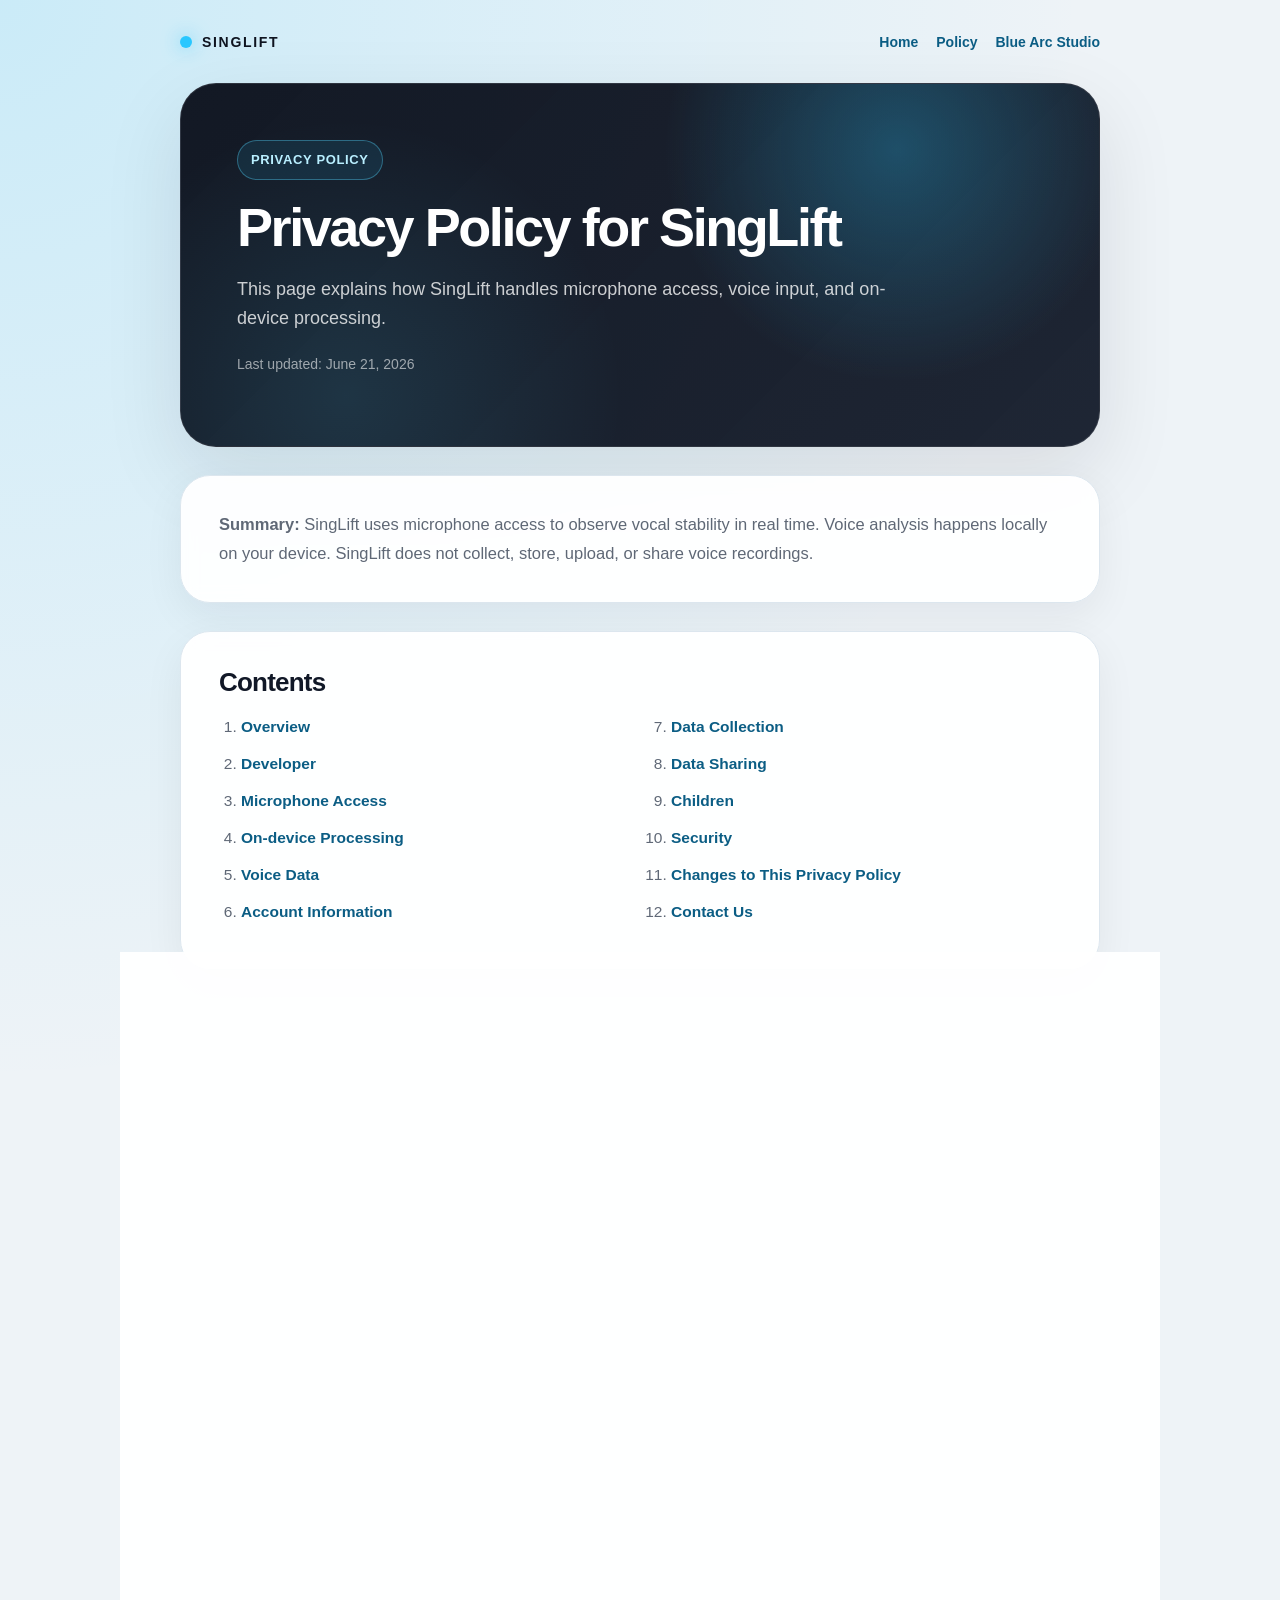
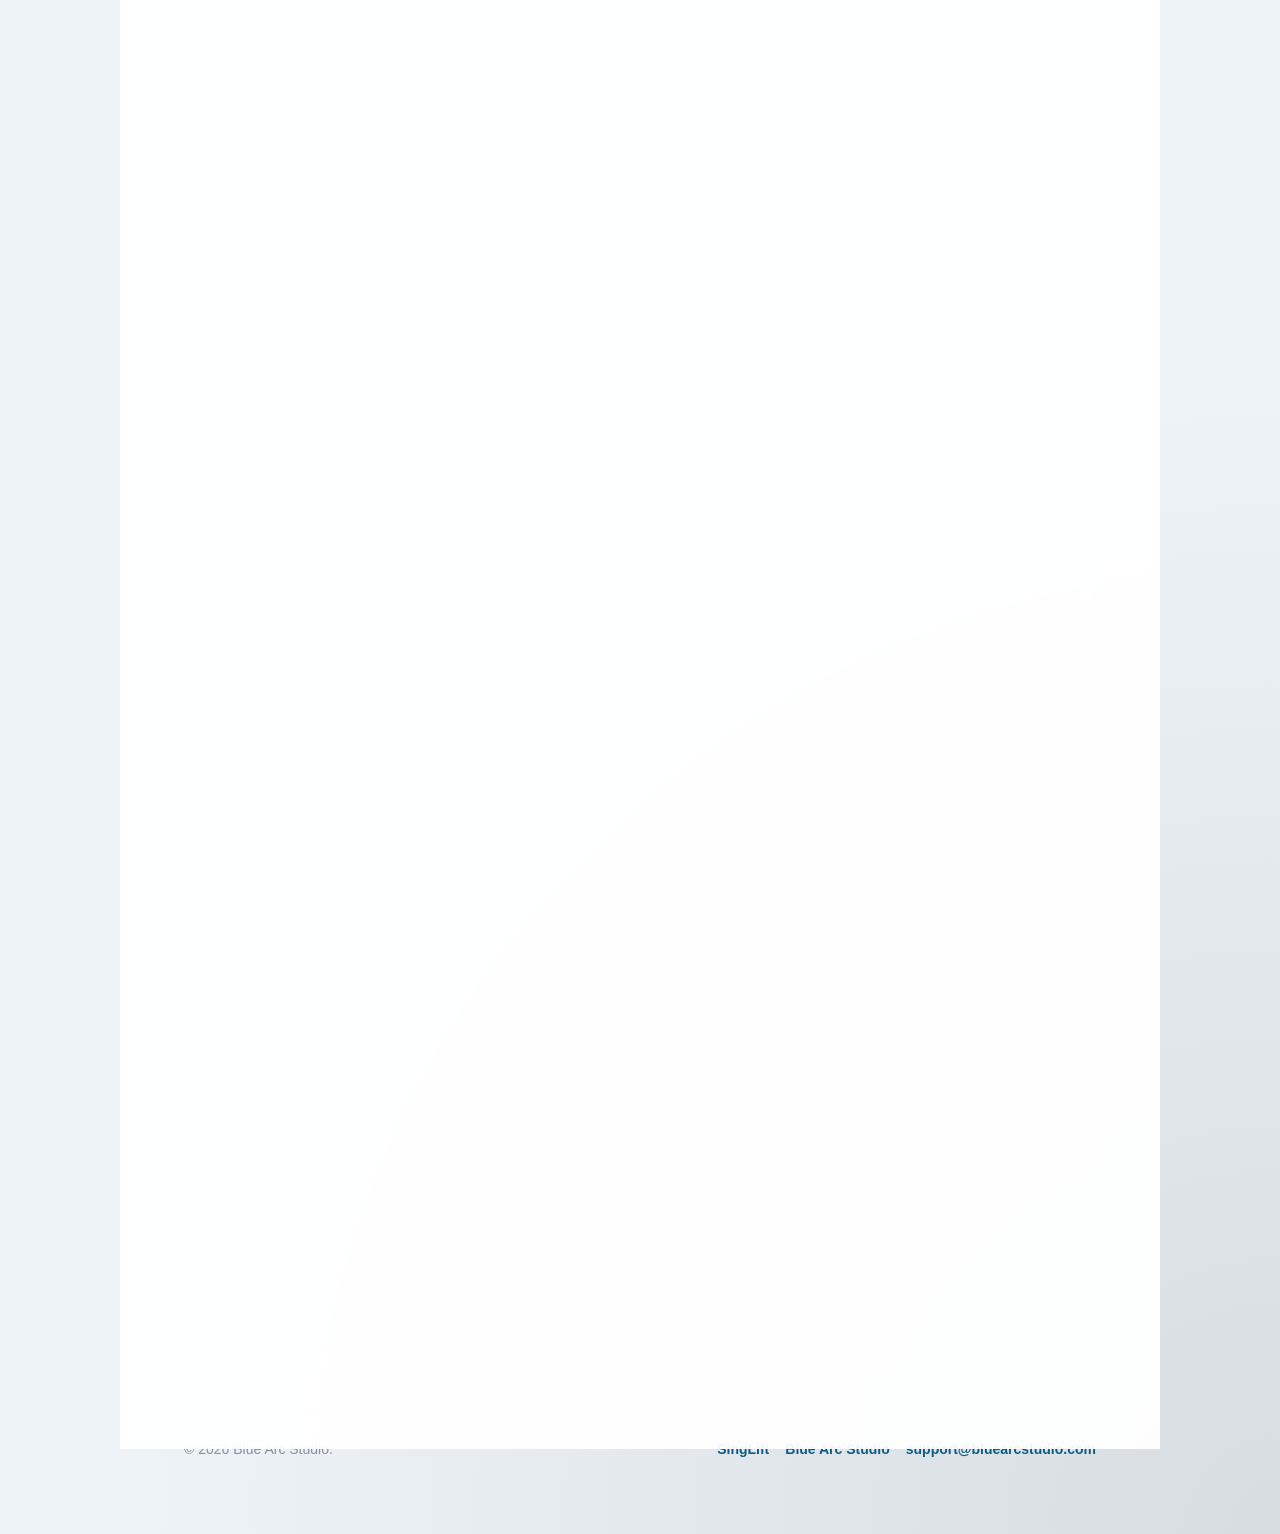
==== index.html @ a63dc3ec "Update index.html" ====
<!doctype html>
<html lang="en">
<head>
  <meta charset="utf-8" />
  <meta name="viewport" content="width=device-width, initial-scale=1" />

  <title>Privacy Policy | SingLift</title>

  <meta
    name="description"
    content="Privacy Policy for SingLift by Blue Arc Studio. Learn how microphone access, on-device processing, and voice data are handled."
  />

  <meta name="author" content="Blue Arc Studio" />
  <meta name="robots" content="index, follow" />
  <meta name="theme-color" content="#0f1420" />

  <link rel="canonical" href="https://singlift.app/privacy/" />

  <meta property="og:title" content="Privacy Policy | SingLift" />
  <meta
    property="og:description"
    content="Learn how SingLift handles microphone access, on-device processing, and voice data."
  />
  <meta property="og:type" content="website" />
  <meta property="og:url" content="https://singlift.app/privacy/" />
  <meta property="og:site_name" content="SingLift" />
  <meta property="og:locale" content="en_US" />

  <meta name="twitter:card" content="summary" />
  <meta name="twitter:title" content="Privacy Policy | SingLift" />
  <meta
    name="twitter:description"
    content="Privacy Policy for SingLift by Blue Arc Studio."
  />

  <script type="application/ld+json">
  {
    "@context": "https://schema.org",
    "@type": "PrivacyPolicy",
    "name": "Privacy Policy for SingLift",
    "url": "https://singlift.app/privacy/",
    "publisher": {
      "@type": "Organization",
      "name": "Blue Arc Studio",
      "url": "https://bluearcstudio.com/",
      "email": "support@bluearcstudio.com"
    },
    "about": {
      "@type": "SoftwareApplication",
      "name": "SingLift",
      "applicationCategory": "MusicApplication",
      "operatingSystem": "Android",
      "description": "SingLift is a vocal stability instrument for observing voice steadiness in real time."
    }
  }
  </script>

  <style>
    :root {
      --bg: #eef3f7;
      --ink: #111827;
      --muted: #5f6876;
      --soft-muted: #8791a1;
      --line: #dce6ee;
      --dark: #0f1420;
      --accent: #29c7ff;
      --accent-2: #55d9ff;
      --accent-dark: #0b5d84;
      --accent-soft: #eaf8ff;
      --card: rgba(255, 255, 255, 0.94);
      --shadow: rgba(15, 20, 32, 0.10);
      --shadow-soft: rgba(15, 20, 32, 0.06);
    }

    * { box-sizing: border-box; }

    html { scroll-behavior: smooth; }

    body {
      margin: 0;
      color: var(--ink);
      font-family: -apple-system, BlinkMacSystemFont, "Segoe UI", Roboto,
        Helvetica, Arial, sans-serif;
      line-height: 1.75;
      background:
        radial-gradient(circle at top left, rgba(41, 199, 255, 0.18), transparent 32%),
        radial-gradient(circle at bottom right, rgba(15, 20, 32, 0.10), transparent 34%),
        var(--bg);
      -webkit-font-smoothing: antialiased;
      text-rendering: optimizeLegibility;
    }

    a {
      color: var(--accent-dark);
      font-weight: 700;
      text-decoration: none;
      text-underline-offset: 4px;
    }

    a:hover,
    a:focus {
      text-decoration: underline;
    }

    .page {
      width: 100%;
      max-width: 1040px;
      margin: 0 auto;
      padding: 30px 28px 72px;
    }

    .nav {
      max-width: 920px;
      margin: 0 auto 28px;
      display: flex;
      align-items: center;
      justify-content: space-between;
      gap: 18px;
    }

    .brand {
      display: inline-flex;
      align-items: center;
      gap: 10px;
      color: var(--dark);
      font-size: 14px;
      font-weight: 850;
      letter-spacing: 0.12em;
      text-transform: uppercase;
      white-space: nowrap;
    }

    .brand-mark {
      width: 12px;
      height: 12px;
      border-radius: 999px;
      background: var(--accent);
      box-shadow: 0 0 18px rgba(41, 199, 255, 0.65);
    }

    .nav-links {
      display: flex;
      align-items: center;
      justify-content: flex-end;
      gap: 18px;
      flex-wrap: wrap;
      font-size: 14px;
    }

    .hero {
      max-width: 920px;
      margin: 0 auto;
      position: relative;
      overflow: hidden;
      background: linear-gradient(135deg, rgba(15, 20, 32, 0.98), rgba(21, 29, 44, 0.96));
      border: 1px solid rgba(255, 255, 255, 0.10);
      border-radius: 36px;
      padding: 56px 56px;
      box-shadow: 0 28px 80px var(--shadow);
      color: #ffffff;
    }

    .hero::before {
      content: "";
      position: absolute;
      inset: 0;
      background:
        radial-gradient(circle at 78% 18%, rgba(41, 199, 255, 0.28), transparent 30%),
        radial-gradient(circle at 18% 86%, rgba(85, 217, 255, 0.12), transparent 34%);
      pointer-events: none;
    }

    .hero-inner {
      position: relative;
      z-index: 1;
    }

    .eyebrow {
      display: inline-flex;
      align-items: center;
      margin-bottom: 18px;
      padding: 8px 13px;
      border: 1px solid rgba(85, 217, 255, 0.36);
      border-radius: 999px;
      background: rgba(41, 199, 255, 0.10);
      color: #b9efff;
      font-size: 13px;
      font-weight: 850;
      letter-spacing: 0.05em;
      text-transform: uppercase;
    }

    h1 {
      margin: 0;
      color: #ffffff;
      font-size: clamp(34px, 5vw, 54px);
      line-height: 1.08;
      letter-spacing: -0.045em;
    }

    .subtitle {
      max-width: 680px;
      margin: 18px 0 0;
      color: rgba(255, 255, 255, 0.78);
      font-size: 18px;
      line-height: 1.65;
    }

    .updated {
      margin-top: 18px;
      color: rgba(255, 255, 255, 0.58);
      font-size: 14px;
    }

    .summary,
    .toc,
    .content-card {
      max-width: 920px;
      margin: 28px auto 0;
      background: var(--card);
      border: 1px solid var(--line);
      border-radius: 30px;
      padding: 34px 38px;
      box-shadow: 0 14px 40px var(--shadow-soft);
      backdrop-filter: blur(8px);
    }

    .summary p {
      margin: 0;
      color: var(--muted);
      font-size: 16.5px;
    }

    .toc h2,
    .content-card h2 {
      margin: 0 0 14px;
      color: var(--ink);
      font-size: 26px;
      line-height: 1.25;
      letter-spacing: -0.03em;
    }

    .toc ol {
      margin: 0;
      padding-left: 22px;
      columns: 2;
      column-gap: 40px;
    }

    .toc li {
      margin: 0 0 10px;
      color: var(--muted);
      font-size: 15.5px;
      break-inside: avoid;
    }

    .policy-section {
      padding: 20px 0;
      border-top: 1px solid var(--line);
    }

    .policy-section:first-of-type {
      border-top: none;
      padding-top: 0;
    }

    .policy-section h3 {
      margin: 0 0 10px;
      color: var(--ink);
      font-size: 21px;
      line-height: 1.35;
      letter-spacing: -0.02em;
    }

    .policy-section p {
      margin: 0 0 14px;
      color: var(--muted);
      font-size: 16px;
    }

    .policy-section p:last-child {
      margin-bottom: 0;
    }

    .email-box {
      display: inline-flex;
      align-items: center;
      margin-top: 6px;
      padding: 12px 16px;
      border: 1px solid #c8dbe8;
      border-radius: 14px;
      background: var(--accent-soft);
      color: var(--accent-dark);
      font-size: 16px;
      font-weight: 850;
      word-break: break-word;
    }

    .footer {
      max-width: 920px;
      margin: 34px auto 0;
      padding: 28px 4px 0;
      border-top: 1px solid rgba(164, 176, 190, 0.40);
      display: flex;
      justify-content: space-between;
      gap: 16px;
      color: var(--soft-muted);
      font-size: 14px;
    }

    .footer-links {
      display: flex;
      gap: 16px;
      flex-wrap: wrap;
    }

    @media (max-width: 860px) {
      .page { padding: 24px 16px 52px; }

      .nav {
        flex-direction: column;
        align-items: flex-start;
      }

      .nav-links {
        justify-content: flex-start;
      }

      .hero {
        padding: 42px 28px;
        border-radius: 30px;
      }

      .summary,
      .toc,
      .content-card {
        padding: 28px 24px;
      }

      .toc ol {
        columns: 1;
      }

      .footer {
        flex-direction: column;
      }
    }

    @media (max-width: 480px) {
      .page { padding: 18px 12px 42px; }

      .hero {
        padding: 34px 22px;
      }

      .subtitle {
        font-size: 16.5px;
      }

      .email-box {
        width: 100%;
        justify-content: center;
        text-align: center;
        font-size: 15px;
      }
    }
  </style>
</head>

<body>
  <main class="page">
    <nav class="nav" aria-label="Primary navigation">
      <div class="brand">
        <span class="brand-mark" aria-hidden="true"></span>
        SingLift
      </div>

      <div class="nav-links">
        <a href="https://singlift.app/">Home</a>
        <a href="#policy">Policy</a>
        <a href="https://bluearcstudio.com/">Blue Arc Studio</a>
      </div>
    </nav>

    <section class="hero" aria-labelledby="hero-title">
      <div class="hero-inner">
        <div class="eyebrow">Privacy Policy</div>

        <h1 id="hero-title">
          Privacy Policy for SingLift
        </h1>

        <p class="subtitle">
          This page explains how SingLift handles microphone access, voice input,
          and on-device processing.
        </p>

        <p class="updated">
          Last updated: June 21, 2026
        </p>
      </div>
    </section>

    <section class="summary" aria-label="Policy summary">
      <p>
        <strong>Summary:</strong> SingLift uses microphone access to observe vocal
        stability in real time. Voice analysis happens locally on your device.
        SingLift does not collect, store, upload, or share voice recordings.
      </p>
    </section>

    <section class="toc" aria-label="Table of contents">
      <h2>Contents</h2>
      <ol>
        <li><a href="#overview">Overview</a></li>
        <li><a href="#developer">Developer</a></li>
        <li><a href="#microphone-access">Microphone Access</a></li>
        <li><a href="#on-device-processing">On-device Processing</a></li>
        <li><a href="#voice-data">Voice Data</a></li>
        <li><a href="#account-information">Account Information</a></li>
        <li><a href="#data-collection">Data Collection</a></li>
        <li><a href="#data-sharing">Data Sharing</a></li>
        <li><a href="#children">Children</a></li>
        <li><a href="#security">Security</a></li>
        <li><a href="#changes">Changes to This Privacy Policy</a></li>
        <li><a href="#contact">Contact Us</a></li>
      </ol>
    </section>

    <section id="policy" class="content-card" aria-labelledby="policy-title">
      <h2 id="policy-title">Privacy Policy</h2>

      <div id="overview" class="policy-section">
        <h3>1. Overview</h3>
        <p>
          SingLift is a vocal stability instrument developed by Blue Arc Studio.
          It is designed to help users observe voice steadiness in real time
          during focused vocal practice.
        </p>
        <p>
          This Privacy Policy explains how SingLift handles information when you use the app.
        </p>
      </div>

      <div id="developer" class="policy-section">
        <h3>2. Developer</h3>
        <p>
          Developer: <strong>Blue Arc Studio</strong>
        </p>
        <p>
          Contact:
          <a href="mailto:support@bluearcstudio.com">support@bluearcstudio.com</a>
        </p>
      </div>

      <div id="microphone-access" class="policy-section">
        <h3>3. Microphone Access</h3>
        <p>
          SingLift requires microphone access to observe vocal stability in real time.
        </p>
        <p>
          The microphone is used only for the core function of the app: processing
          voice input locally and displaying real-time feedback.
        </p>
      </div>

      <div id="on-device-processing" class="policy-section">
        <h3>4. On-device Processing</h3>
        <p>
          Voice analysis is processed locally on your device during use.
        </p>
        <p>
          SingLift does not send microphone audio or voice recordings to Blue Arc Studio
          servers or to any external server for cloud-based analysis.
        </p>
      </div>

      <div id="voice-data" class="policy-section">
        <h3>5. Voice Data</h3>
        <p>
          SingLift does not collect, store, upload, or share voice recordings.
        </p>
        <p>
          Microphone input is processed temporarily on your device in order to provide
          real-time vocal stability feedback.
        </p>
      </div>

      <div id="account-information" class="policy-section">
        <h3>6. Account Information</h3>
        <p>
          SingLift does not require account creation.
        </p>
        <p>
          The app does not collect your name, email address, login credentials,
          or account profile information through in-app registration.
        </p>
      </div>

      <div id="data-collection" class="policy-section">
        <h3>7. Data Collection</h3>
        <p>
          The current version of SingLift does not collect personal data through the app.
        </p>
        <p>
          The current version does not use advertising SDKs, analytics SDKs,
          or cloud-based voice processing.
        </p>
      </div>

      <div id="data-sharing" class="policy-section">
        <h3>8. Data Sharing</h3>
        <p>
          SingLift does not sell personal data.
        </p>
        <p>
          SingLift does not share voice recordings with third parties because
          voice recordings are not collected by the app.
        </p>
      </div>

      <div id="children" class="policy-section">
        <h3>9. Children</h3>
        <p>
          SingLift is not specifically directed to children. The app does not knowingly
          collect personal information from children.
        </p>
      </div>

      <div id="security" class="policy-section">
        <h3>10. Security</h3>
        <p>
          SingLift is designed so that voice processing happens locally on your device.
          Because microphone audio is not uploaded to Blue Arc Studio servers,
          voice recordings are not stored by Blue Arc Studio.
        </p>
      </div>

      <div id="changes" class="policy-section">
        <h3>11. Changes to This Privacy Policy</h3>
        <p>
          We may update this Privacy Policy if the app's features, data handling,
          or legal requirements change.
        </p>
        <p>
          If we make changes, we will update the “Last updated” date at the top of this page.
        </p>
      </div>

      <div id="contact" class="policy-section">
        <h3>12. Contact Us</h3>
        <p>
          If you have questions about this Privacy Policy or SingLift's privacy practices,
          please contact us by email.
        </p>

        <a class="email-box" href="mailto:support@bluearcstudio.com">
          support@bluearcstudio.com
        </a>
      </div>
    </section>

    <footer class="footer">
      <div>
        © 2026 Blue Arc Studio.
      </div>

      <div class="footer-links">
        <a href="https://singlift.app/">SingLift</a>
        <a href="https://bluearcstudio.com/">Blue Arc Studio</a>
        <a href="mailto:support@bluearcstudio.com">support@bluearcstudio.com</a>
      </div>
    </footer>
  </main>
</body>
</html>
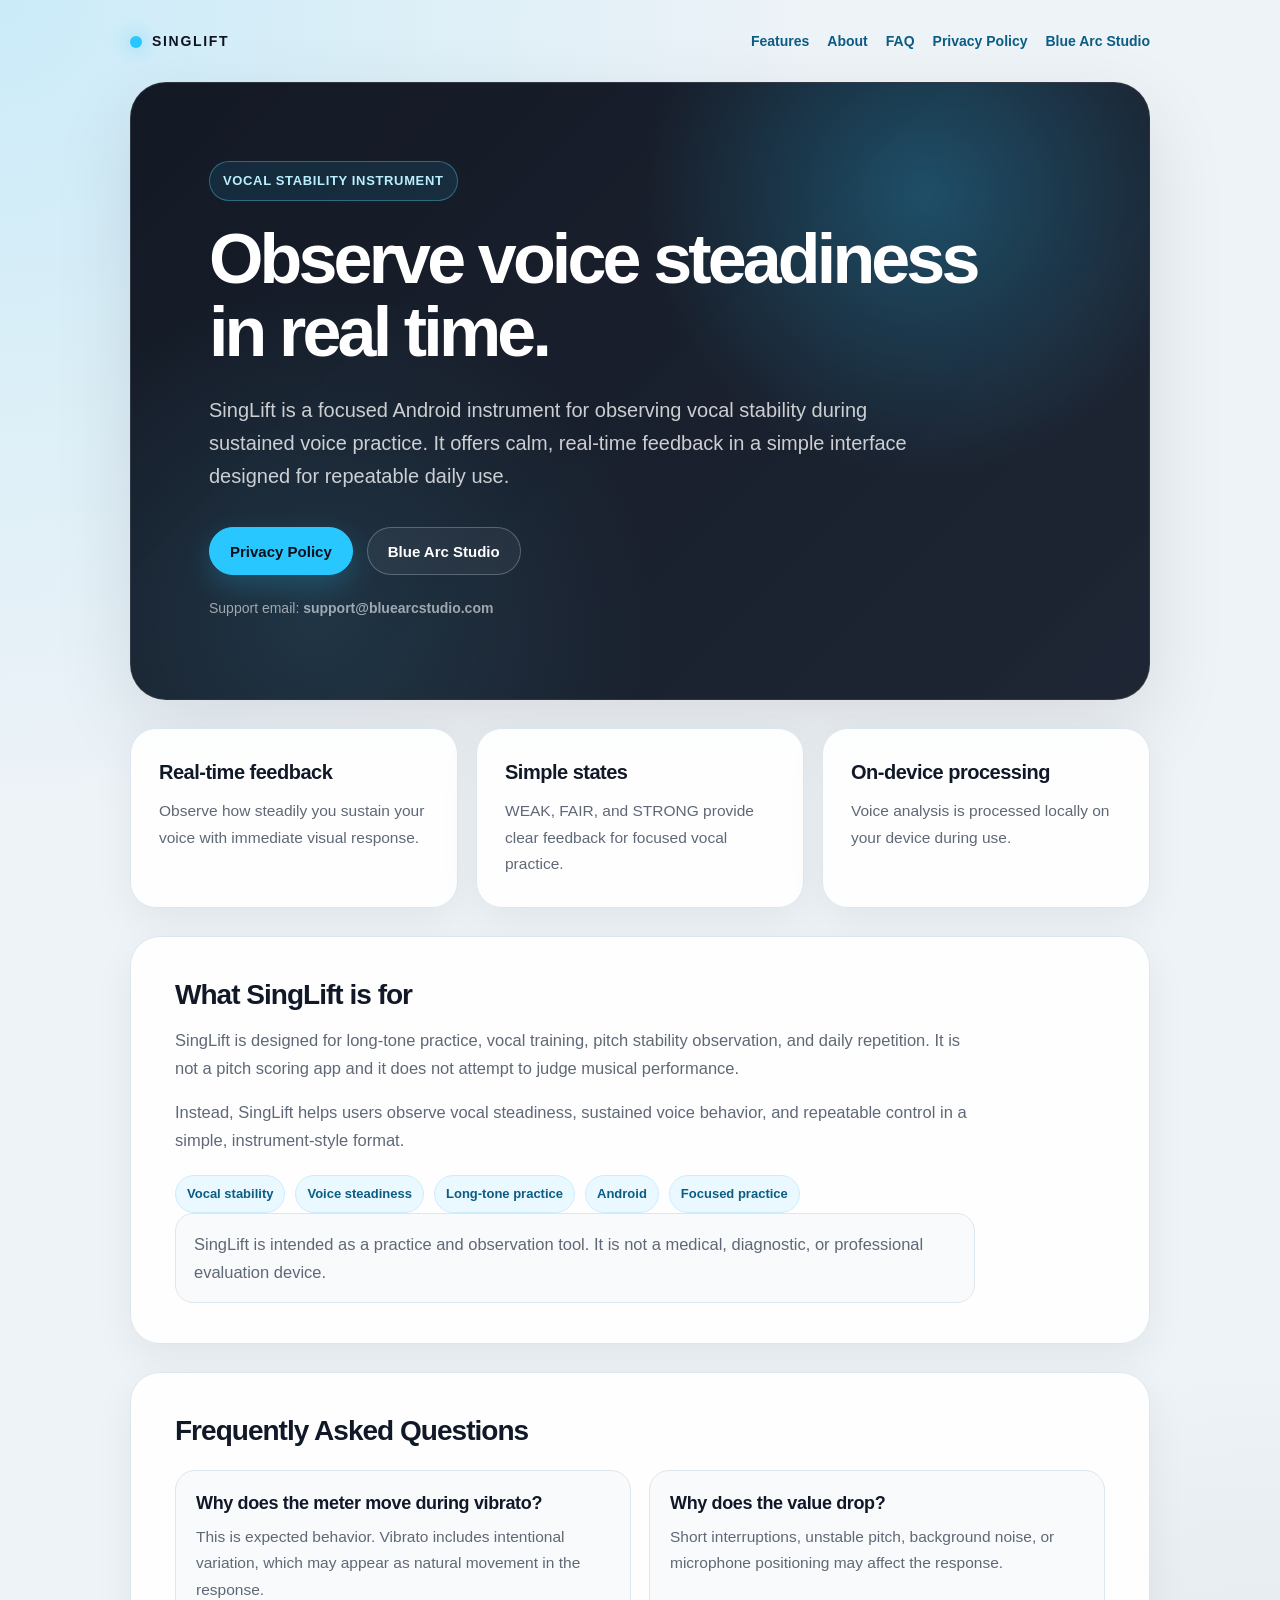
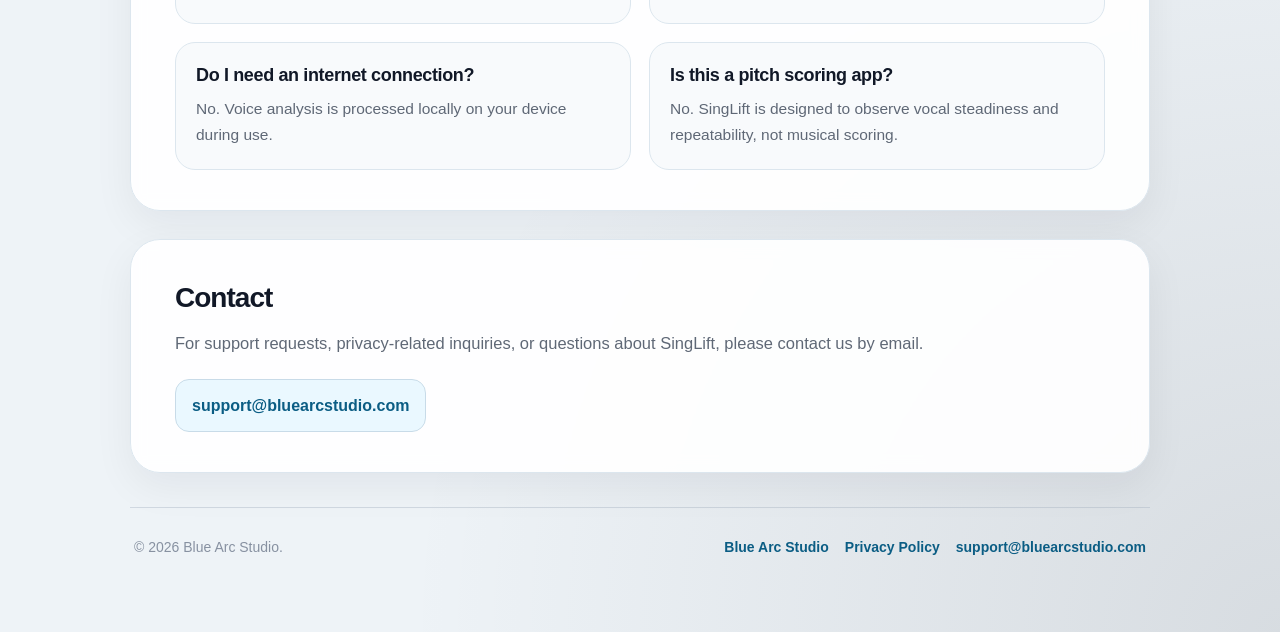
==== commit 70f85d97: "Revise index.html for new branding and layout Updated the title and meta descriptions in index.html " ====
--- a/index.html
+++ b/index.html
@@ -4,55 +4,52 @@
   <meta charset="utf-8" />
   <meta name="viewport" content="width=device-width, initial-scale=1" />
 
-  <title>Privacy Policy | SingLift</title>
+  <title>SingLift — Vocal Stability Instrument</title>
 
   <meta
     name="description"
-    content="Privacy Policy for SingLift by Blue Arc Studio. Learn how microphone access, on-device processing, and voice data are handled."
+    content="SingLift is a vocal stability instrument for Android. Observe voice steadiness in real time with a calm, instrument-style interface designed for focused vocal practice."
   />
 
   <meta name="author" content="Blue Arc Studio" />
   <meta name="robots" content="index, follow" />
   <meta name="theme-color" content="#0f1420" />
 
-  <link rel="canonical" href="https://singlift.app/privacy/" />
-
-  <meta property="og:title" content="Privacy Policy | SingLift" />
+  <link rel="canonical" href="https://singlift.app/" />
+
+  <meta property="og:title" content="SingLift — Vocal Stability Instrument" />
   <meta
     property="og:description"
-    content="Learn how SingLift handles microphone access, on-device processing, and voice data."
+    content="Observe voice steadiness in real time with a calm instrument-style interface for focused vocal practice."
   />
   <meta property="og:type" content="website" />
-  <meta property="og:url" content="https://singlift.app/privacy/" />
+  <meta property="og:url" content="https://singlift.app/" />
   <meta property="og:site_name" content="SingLift" />
   <meta property="og:locale" content="en_US" />
 
   <meta name="twitter:card" content="summary" />
-  <meta name="twitter:title" content="Privacy Policy | SingLift" />
+  <meta name="twitter:title" content="SingLift — Vocal Stability Instrument" />
   <meta
     name="twitter:description"
-    content="Privacy Policy for SingLift by Blue Arc Studio."
+    content="A vocal stability instrument for observing voice steadiness in real time."
   />
 
   <script type="application/ld+json">
   {
     "@context": "https://schema.org",
-    "@type": "PrivacyPolicy",
-    "name": "Privacy Policy for SingLift",
-    "url": "https://singlift.app/privacy/",
+    "@type": "SoftwareApplication",
+    "name": "SingLift",
+    "applicationCategory": "MusicApplication",
+    "operatingSystem": "Android",
+    "url": "https://singlift.app/",
+    "privacyPolicy": "https://singlift.app/privacy/",
     "publisher": {
       "@type": "Organization",
       "name": "Blue Arc Studio",
       "url": "https://bluearcstudio.com/",
       "email": "support@bluearcstudio.com"
     },
-    "about": {
-      "@type": "SoftwareApplication",
-      "name": "SingLift",
-      "applicationCategory": "MusicApplication",
-      "operatingSystem": "Android",
-      "description": "SingLift is a vocal stability instrument for observing voice steadiness in real time."
-    }
+    "description": "SingLift is a vocal stability instrument for observing voice steadiness in real time during focused vocal practice."
   }
   </script>
 
@@ -64,11 +61,12 @@
       --soft-muted: #8791a1;
       --line: #dce6ee;
       --dark: #0f1420;
+      --dark-2: #151d2c;
       --accent: #29c7ff;
       --accent-2: #55d9ff;
       --accent-dark: #0b5d84;
       --accent-soft: #eaf8ff;
-      --card: rgba(255, 255, 255, 0.94);
+      --card: rgba(255, 255, 255, 0.92);
       --shadow: rgba(15, 20, 32, 0.10);
       --shadow-soft: rgba(15, 20, 32, 0.06);
     }
@@ -82,7 +80,7 @@
       color: var(--ink);
       font-family: -apple-system, BlinkMacSystemFont, "Segoe UI", Roboto,
         Helvetica, Arial, sans-serif;
-      line-height: 1.75;
+      line-height: 1.7;
       background:
         radial-gradient(circle at top left, rgba(41, 199, 255, 0.18), transparent 32%),
         radial-gradient(circle at bottom right, rgba(15, 20, 32, 0.10), transparent 34%),
@@ -105,13 +103,13 @@
 
     .page {
       width: 100%;
-      max-width: 1040px;
+      max-width: 1160px;
       margin: 0 auto;
       padding: 30px 28px 72px;
     }
 
     .nav {
-      max-width: 920px;
+      max-width: 1020px;
       margin: 0 auto 28px;
       display: flex;
       align-items: center;
@@ -149,14 +147,14 @@
     }
 
     .hero {
-      max-width: 920px;
+      max-width: 1020px;
       margin: 0 auto;
       position: relative;
       overflow: hidden;
       background: linear-gradient(135deg, rgba(15, 20, 32, 0.98), rgba(21, 29, 44, 0.96));
       border: 1px solid rgba(255, 255, 255, 0.10);
       border-radius: 36px;
-      padding: 56px 56px;
+      padding: 78px 78px;
       box-shadow: 0 28px 80px var(--shadow);
       color: #ffffff;
     }
@@ -179,7 +177,7 @@
     .eyebrow {
       display: inline-flex;
       align-items: center;
-      margin-bottom: 18px;
+      margin-bottom: 22px;
       padding: 8px 13px;
       border: 1px solid rgba(85, 217, 255, 0.36);
       border-radius: 999px;
@@ -192,95 +190,196 @@
     }
 
     h1 {
+      max-width: 820px;
       margin: 0;
       color: #ffffff;
-      font-size: clamp(34px, 5vw, 54px);
-      line-height: 1.08;
-      letter-spacing: -0.045em;
-    }
-
-    .subtitle {
-      max-width: 680px;
-      margin: 18px 0 0;
+      font-size: clamp(42px, 6vw, 70px);
+      line-height: 1.04;
+      letter-spacing: -0.055em;
+    }
+
+    .lead {
+      max-width: 730px;
+      margin: 26px 0 0;
       color: rgba(255, 255, 255, 0.78);
-      font-size: 18px;
+      font-size: 20px;
       line-height: 1.65;
     }
 
-    .updated {
-      margin-top: 18px;
+    .actions {
+      display: flex;
+      flex-wrap: wrap;
+      gap: 14px;
+      margin-top: 34px;
+    }
+
+    .button {
+      display: inline-flex;
+      align-items: center;
+      justify-content: center;
+      min-height: 48px;
+      padding: 0 20px;
+      border-radius: 999px;
+      border: 1px solid var(--accent);
+      background: var(--accent);
+      color: #07101a;
+      font-size: 15px;
+      font-weight: 850;
+      text-decoration: none;
+      box-shadow: 0 10px 28px rgba(41, 199, 255, 0.22);
+    }
+
+    .button:hover,
+    .button:focus {
+      background: var(--accent-2);
+      text-decoration: none;
+    }
+
+    .button.secondary {
+      background: rgba(255, 255, 255, 0.05);
+      color: #ffffff;
+      border-color: rgba(255, 255, 255, 0.24);
+      box-shadow: none;
+    }
+
+    .button.secondary:hover,
+    .button.secondary:focus {
+      background: rgba(255, 255, 255, 0.11);
+    }
+
+    .note {
+      max-width: 730px;
+      margin: 22px 0 0;
       color: rgba(255, 255, 255, 0.58);
       font-size: 14px;
     }
 
-    .summary,
-    .toc,
-    .content-card {
-      max-width: 920px;
+    .section-grid {
+      max-width: 1020px;
       margin: 28px auto 0;
+      display: grid;
+      grid-template-columns: repeat(3, 1fr);
+      gap: 18px;
+    }
+
+    .panel,
+    .wide,
+    .contact-card,
+    .faq-card {
       background: var(--card);
       border: 1px solid var(--line);
-      border-radius: 30px;
-      padding: 34px 38px;
       box-shadow: 0 14px 40px var(--shadow-soft);
       backdrop-filter: blur(8px);
     }
 
-    .summary p {
+    .panel {
+      border-radius: 26px;
+      padding: 30px 28px;
+    }
+
+    .panel h2 {
+      margin: 0 0 12px;
+      color: var(--ink);
+      font-size: 20px;
+      line-height: 1.35;
+      letter-spacing: -0.025em;
+    }
+
+    .panel p {
       margin: 0;
       color: var(--muted);
-      font-size: 16.5px;
-    }
-
-    .toc h2,
-    .content-card h2 {
+      font-size: 15.5px;
+    }
+
+    .wide,
+    .contact-card,
+    .faq-card {
+      max-width: 1020px;
+      margin: 28px auto 0;
+      border-radius: 30px;
+      padding: 40px 44px;
+    }
+
+    .wide h2,
+    .contact-card h2,
+    .faq-card h2 {
       margin: 0 0 14px;
       color: var(--ink);
-      font-size: 26px;
+      font-size: 28px;
       line-height: 1.25;
-      letter-spacing: -0.03em;
-    }
-
-    .toc ol {
+      letter-spacing: -0.035em;
+    }
+
+    .wide p,
+    .contact-card p,
+    .faq-card p {
+      max-width: 800px;
+      margin: 0 0 16px;
+      color: var(--muted);
+      font-size: 16.5px;
+    }
+
+    .wide p:last-child,
+    .contact-card p:last-child,
+    .faq-card p:last-child {
+      margin-bottom: 0;
+    }
+
+    .chip-row {
+      display: flex;
+      flex-wrap: wrap;
+      gap: 10px;
+      margin: 20px 0 0;
+    }
+
+    .chip {
+      display: inline-flex;
+      align-items: center;
+      padding: 7px 11px;
+      border-radius: 999px;
+      background: var(--accent-soft);
+      border: 1px solid #ccecff;
+      color: var(--accent-dark);
+      font-size: 13px;
+      font-weight: 750;
+    }
+
+    .faq-list {
+      display: grid;
+      grid-template-columns: 1fr 1fr;
+      gap: 18px;
+      margin-top: 22px;
+    }
+
+    .faq-item {
+      padding: 20px 20px;
+      border-radius: 20px;
+      background: #f8fafc;
+      border: 1px solid var(--line);
+    }
+
+    .faq-item h3 {
+      margin: 0 0 8px;
+      color: var(--ink);
+      font-size: 18px;
+      line-height: 1.4;
+      letter-spacing: -0.02em;
+    }
+
+    .faq-item p {
       margin: 0;
-      padding-left: 22px;
-      columns: 2;
-      column-gap: 40px;
-    }
-
-    .toc li {
-      margin: 0 0 10px;
       color: var(--muted);
       font-size: 15.5px;
-      break-inside: avoid;
-    }
-
-    .policy-section {
-      padding: 20px 0;
-      border-top: 1px solid var(--line);
-    }
-
-    .policy-section:first-of-type {
-      border-top: none;
-      padding-top: 0;
-    }
-
-    .policy-section h3 {
-      margin: 0 0 10px;
-      color: var(--ink);
-      font-size: 21px;
-      line-height: 1.35;
-      letter-spacing: -0.02em;
-    }
-
-    .policy-section p {
-      margin: 0 0 14px;
+    }
+
+    .disclaimer {
+      margin-top: 18px;
+      padding: 16px 18px;
+      border-radius: 18px;
+      background: #f8fafc;
+      border: 1px solid var(--line);
       color: var(--muted);
-      font-size: 16px;
-    }
-
-    .policy-section p:last-child {
-      margin-bottom: 0;
+      font-size: 14px;
     }
 
     .email-box {
@@ -298,7 +397,7 @@
     }
 
     .footer {
-      max-width: 920px;
+      max-width: 1020px;
       margin: 34px auto 0;
       padding: 28px 4px 0;
       border-top: 1px solid rgba(164, 176, 190, 0.40);
@@ -323,40 +422,41 @@
         align-items: flex-start;
       }
 
-      .nav-links {
-        justify-content: flex-start;
-      }
+      .nav-links { justify-content: flex-start; }
 
       .hero {
-        padding: 42px 28px;
+        padding: 52px 30px;
         border-radius: 30px;
       }
 
-      .summary,
-      .toc,
-      .content-card {
-        padding: 28px 24px;
+      .lead { font-size: 18px; }
+
+      .section-grid,
+      .faq-list {
+        grid-template-columns: 1fr;
       }
 
-      .toc ol {
-        columns: 1;
+      .wide,
+      .contact-card,
+      .faq-card {
+        padding: 32px 28px;
       }
 
-      .footer {
-        flex-direction: column;
-      }
+      .footer { flex-direction: column; }
     }
 
     @media (max-width: 480px) {
       .page { padding: 18px 12px 42px; }
 
-      .hero {
-        padding: 34px 22px;
-      }
-
-      .subtitle {
-        font-size: 16.5px;
-      }
+      .hero { padding: 42px 22px; }
+
+      .eyebrow { font-size: 12px; }
+
+      .lead { font-size: 16.5px; }
+
+      .actions { flex-direction: column; }
+
+      .button { width: 100%; }
 
       .email-box {
         width: 100%;
@@ -377,188 +477,148 @@
       </div>
 
       <div class="nav-links">
-        <a href="https://singlift.app/">Home</a>
-        <a href="#policy">Policy</a>
+        <a href="#features">Features</a>
+        <a href="#about">About</a>
+        <a href="#faq">FAQ</a>
+        <a href="https://singlift.app/privacy/">Privacy Policy</a>
         <a href="https://bluearcstudio.com/">Blue Arc Studio</a>
       </div>
     </nav>
 
     <section class="hero" aria-labelledby="hero-title">
       <div class="hero-inner">
-        <div class="eyebrow">Privacy Policy</div>
+        <div class="eyebrow">Vocal Stability Instrument</div>
 
         <h1 id="hero-title">
-          Privacy Policy for SingLift
+          Observe voice steadiness in real time.
         </h1>
 
-        <p class="subtitle">
-          This page explains how SingLift handles microphone access, voice input,
-          and on-device processing.
+        <p class="lead">
+          SingLift is a focused Android instrument for observing vocal stability
+          during sustained voice practice. It offers calm, real-time feedback
+          in a simple interface designed for repeatable daily use.
         </p>
 
-        <p class="updated">
-          Last updated: June 21, 2026
+        <div class="actions">
+          <a class="button" href="https://singlift.app/privacy/">
+            Privacy Policy
+          </a>
+          <a class="button secondary" href="https://bluearcstudio.com/">
+            Blue Arc Studio
+          </a>
+        </div>
+
+        <p class="note">
+          Support email: <strong>support@bluearcstudio.com</strong>
         </p>
       </div>
     </section>
 
-    <section class="summary" aria-label="Policy summary">
-      <p>
-        <strong>Summary:</strong> SingLift uses microphone access to observe vocal
-        stability in real time. Voice analysis happens locally on your device.
-        SingLift does not collect, store, upload, or share voice recordings.
-      </p>
-    </section>
-
-    <section class="toc" aria-label="Table of contents">
-      <h2>Contents</h2>
-      <ol>
-        <li><a href="#overview">Overview</a></li>
-        <li><a href="#developer">Developer</a></li>
-        <li><a href="#microphone-access">Microphone Access</a></li>
-        <li><a href="#on-device-processing">On-device Processing</a></li>
-        <li><a href="#voice-data">Voice Data</a></li>
-        <li><a href="#account-information">Account Information</a></li>
-        <li><a href="#data-collection">Data Collection</a></li>
-        <li><a href="#data-sharing">Data Sharing</a></li>
-        <li><a href="#children">Children</a></li>
-        <li><a href="#security">Security</a></li>
-        <li><a href="#changes">Changes to This Privacy Policy</a></li>
-        <li><a href="#contact">Contact Us</a></li>
-      </ol>
-    </section>
-
-    <section id="policy" class="content-card" aria-labelledby="policy-title">
-      <h2 id="policy-title">Privacy Policy</h2>
-
-      <div id="overview" class="policy-section">
-        <h3>1. Overview</h3>
+    <section id="features" class="section-grid" aria-label="SingLift features">
+      <article class="panel">
+        <h2>Real-time feedback</h2>
         <p>
-          SingLift is a vocal stability instrument developed by Blue Arc Studio.
-          It is designed to help users observe voice steadiness in real time
-          during focused vocal practice.
+          Observe how steadily you sustain your voice with immediate visual response.
         </p>
+      </article>
+
+      <article class="panel">
+        <h2>Simple states</h2>
         <p>
-          This Privacy Policy explains how SingLift handles information when you use the app.
+          WEAK, FAIR, and STRONG provide clear feedback for focused vocal practice.
         </p>
-      </div>
-
-      <div id="developer" class="policy-section">
-        <h3>2. Developer</h3>
-        <p>
-          Developer: <strong>Blue Arc Studio</strong>
-        </p>
-        <p>
-          Contact:
-          <a href="mailto:support@bluearcstudio.com">support@bluearcstudio.com</a>
-        </p>
-      </div>
-
-      <div id="microphone-access" class="policy-section">
-        <h3>3. Microphone Access</h3>
-        <p>
-          SingLift requires microphone access to observe vocal stability in real time.
-        </p>
-        <p>
-          The microphone is used only for the core function of the app: processing
-          voice input locally and displaying real-time feedback.
-        </p>
-      </div>
-
-      <div id="on-device-processing" class="policy-section">
-        <h3>4. On-device Processing</h3>
+      </article>
+
+      <article class="panel">
+        <h2>On-device processing</h2>
         <p>
           Voice analysis is processed locally on your device during use.
         </p>
-        <p>
-          SingLift does not send microphone audio or voice recordings to Blue Arc Studio
-          servers or to any external server for cloud-based analysis.
-        </p>
+      </article>
+    </section>
+
+    <section id="about" class="wide" aria-labelledby="about-title">
+      <h2 id="about-title">
+        What SingLift is for
+      </h2>
+
+      <p>
+        SingLift is designed for long-tone practice, vocal training, pitch stability
+        observation, and daily repetition. It is not a pitch scoring app and it does not
+        attempt to judge musical performance.
+      </p>
+
+      <p>
+        Instead, SingLift helps users observe vocal steadiness, sustained voice behavior,
+        and repeatable control in a simple, instrument-style format.
+      </p>
+
+      <div class="chip-row" aria-label="SingLift keywords">
+        <span class="chip">Vocal stability</span>
+        <span class="chip">Voice steadiness</span>
+        <span class="chip">Long-tone practice</span>
+        <span class="chip">Android</span>
+        <span class="chip">Focused practice</span>
       </div>
 
-      <div id="voice-data" class="policy-section">
-        <h3>5. Voice Data</h3>
-        <p>
-          SingLift does not collect, store, upload, or share voice recordings.
-        </p>
-        <p>
-          Microphone input is processed temporarily on your device in order to provide
-          real-time vocal stability feedback.
-        </p>
+      <p class="disclaimer">
+        SingLift is intended as a practice and observation tool. It is not a medical,
+        diagnostic, or professional evaluation device.
+      </p>
+    </section>
+
+    <section id="faq" class="faq-card" aria-labelledby="faq-title">
+      <h2 id="faq-title">
+        Frequently Asked Questions
+      </h2>
+
+      <div class="faq-list">
+        <div class="faq-item">
+          <h3>Why does the meter move during vibrato?</h3>
+          <p>
+            This is expected behavior. Vibrato includes intentional variation, which may
+            appear as natural movement in the response.
+          </p>
+        </div>
+
+        <div class="faq-item">
+          <h3>Why does the value drop?</h3>
+          <p>
+            Short interruptions, unstable pitch, background noise, or microphone positioning
+            may affect the response.
+          </p>
+        </div>
+
+        <div class="faq-item">
+          <h3>Do I need an internet connection?</h3>
+          <p>
+            No. Voice analysis is processed locally on your device during use.
+          </p>
+        </div>
+
+        <div class="faq-item">
+          <h3>Is this a pitch scoring app?</h3>
+          <p>
+            No. SingLift is designed to observe vocal steadiness and repeatability, not
+            musical scoring.
+          </p>
+        </div>
       </div>
-
-      <div id="account-information" class="policy-section">
-        <h3>6. Account Information</h3>
-        <p>
-          SingLift does not require account creation.
-        </p>
-        <p>
-          The app does not collect your name, email address, login credentials,
-          or account profile information through in-app registration.
-        </p>
-      </div>
-
-      <div id="data-collection" class="policy-section">
-        <h3>7. Data Collection</h3>
-        <p>
-          The current version of SingLift does not collect personal data through the app.
-        </p>
-        <p>
-          The current version does not use advertising SDKs, analytics SDKs,
-          or cloud-based voice processing.
-        </p>
-      </div>
-
-      <div id="data-sharing" class="policy-section">
-        <h3>8. Data Sharing</h3>
-        <p>
-          SingLift does not sell personal data.
-        </p>
-        <p>
-          SingLift does not share voice recordings with third parties because
-          voice recordings are not collected by the app.
-        </p>
-      </div>
-
-      <div id="children" class="policy-section">
-        <h3>9. Children</h3>
-        <p>
-          SingLift is not specifically directed to children. The app does not knowingly
-          collect personal information from children.
-        </p>
-      </div>
-
-      <div id="security" class="policy-section">
-        <h3>10. Security</h3>
-        <p>
-          SingLift is designed so that voice processing happens locally on your device.
-          Because microphone audio is not uploaded to Blue Arc Studio servers,
-          voice recordings are not stored by Blue Arc Studio.
-        </p>
-      </div>
-
-      <div id="changes" class="policy-section">
-        <h3>11. Changes to This Privacy Policy</h3>
-        <p>
-          We may update this Privacy Policy if the app's features, data handling,
-          or legal requirements change.
-        </p>
-        <p>
-          If we make changes, we will update the “Last updated” date at the top of this page.
-        </p>
-      </div>
-
-      <div id="contact" class="policy-section">
-        <h3>12. Contact Us</h3>
-        <p>
-          If you have questions about this Privacy Policy or SingLift's privacy practices,
-          please contact us by email.
-        </p>
-
-        <a class="email-box" href="mailto:support@bluearcstudio.com">
-          support@bluearcstudio.com
-        </a>
-      </div>
+    </section>
+
+    <section class="contact-card" aria-labelledby="contact-title">
+      <h2 id="contact-title">
+        Contact
+      </h2>
+
+      <p>
+        For support requests, privacy-related inquiries, or questions about SingLift,
+        please contact us by email.
+      </p>
+
+      <a class="email-box" href="mailto:support@bluearcstudio.com">
+        support@bluearcstudio.com
+      </a>
     </section>
 
     <footer class="footer">
@@ -567,8 +627,8 @@
       </div>
 
       <div class="footer-links">
-        <a href="https://singlift.app/">SingLift</a>
         <a href="https://bluearcstudio.com/">Blue Arc Studio</a>
+        <a href="https://singlift.app/privacy/">Privacy Policy</a>
         <a href="mailto:support@bluearcstudio.com">support@bluearcstudio.com</a>
       </div>
     </footer>
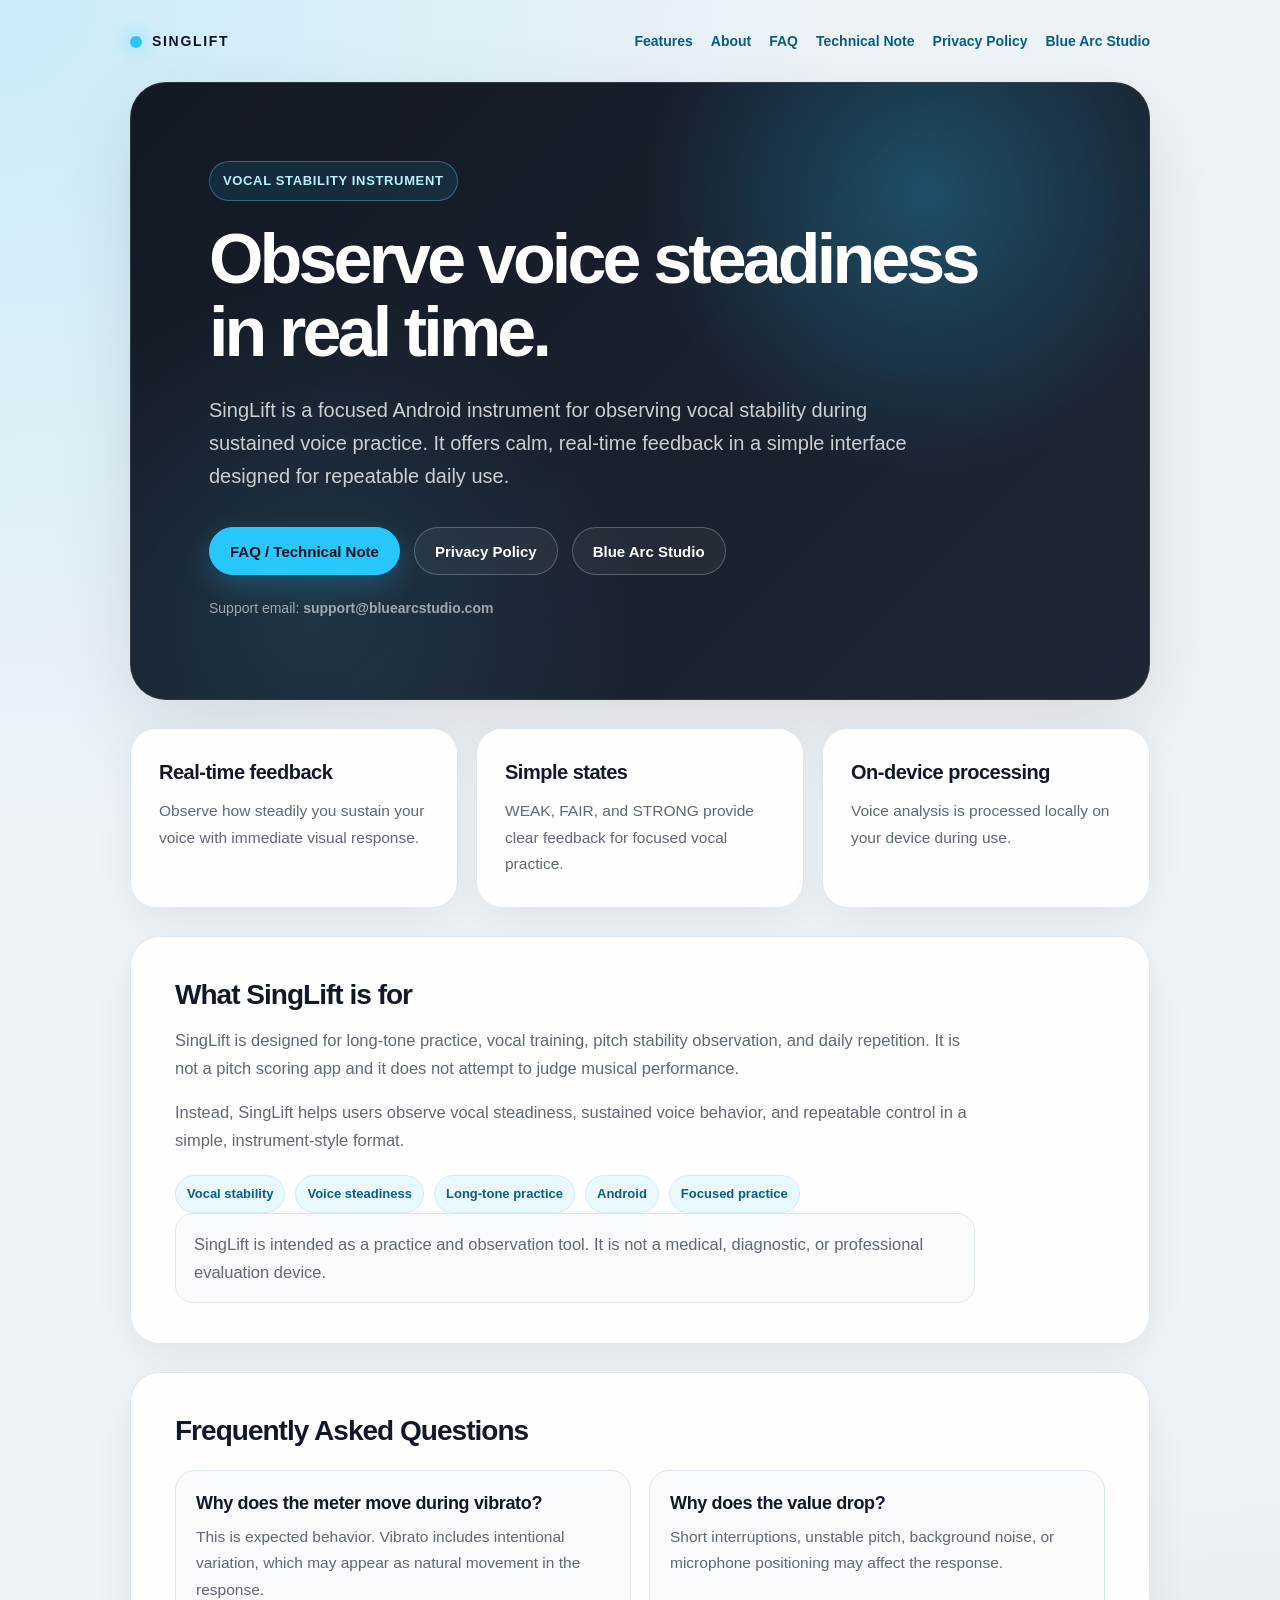
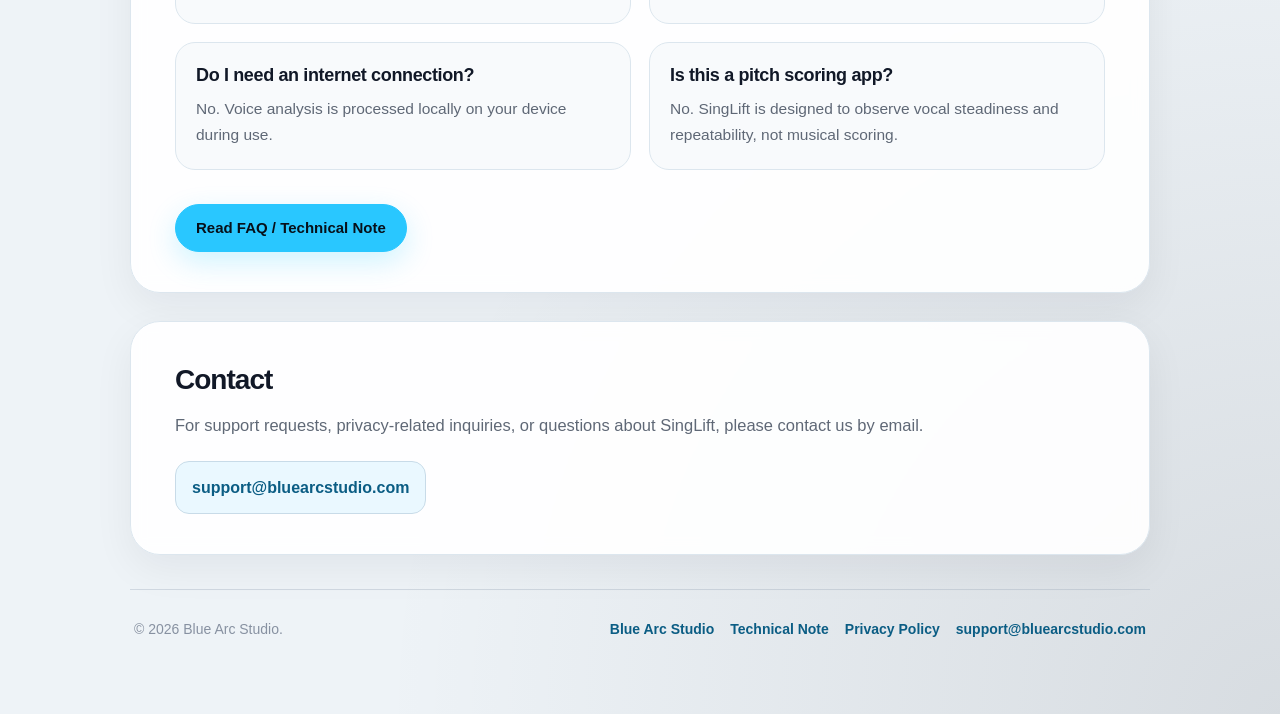
==== commit 19452b4f: "Add Technical Note links to index.html" ====
--- a/index.html
+++ b/index.html
@@ -480,6 +480,7 @@
         <a href="#features">Features</a>
         <a href="#about">About</a>
         <a href="#faq">FAQ</a>
+        <a href="https://singlift.app/technical-note/">Technical Note</a>
         <a href="https://singlift.app/privacy/">Privacy Policy</a>
         <a href="https://bluearcstudio.com/">Blue Arc Studio</a>
       </div>
@@ -500,7 +501,10 @@
         </p>
 
         <div class="actions">
-          <a class="button" href="https://singlift.app/privacy/">
+          <a class="button" href="https://singlift.app/technical-note/">
+            FAQ / Technical Note
+          </a>
+          <a class="button secondary" href="https://singlift.app/privacy/">
             Privacy Policy
           </a>
           <a class="button secondary" href="https://bluearcstudio.com/">
@@ -604,6 +608,12 @@
           </p>
         </div>
       </div>
+
+      <div class="actions">
+        <a class="button" href="https://singlift.app/technical-note/">
+          Read FAQ / Technical Note
+        </a>
+      </div>
     </section>
 
     <section class="contact-card" aria-labelledby="contact-title">
@@ -628,6 +638,7 @@
 
       <div class="footer-links">
         <a href="https://bluearcstudio.com/">Blue Arc Studio</a>
+        <a href="https://singlift.app/technical-note/">Technical Note</a>
         <a href="https://singlift.app/privacy/">Privacy Policy</a>
         <a href="mailto:support@bluearcstudio.com">support@bluearcstudio.com</a>
       </div>
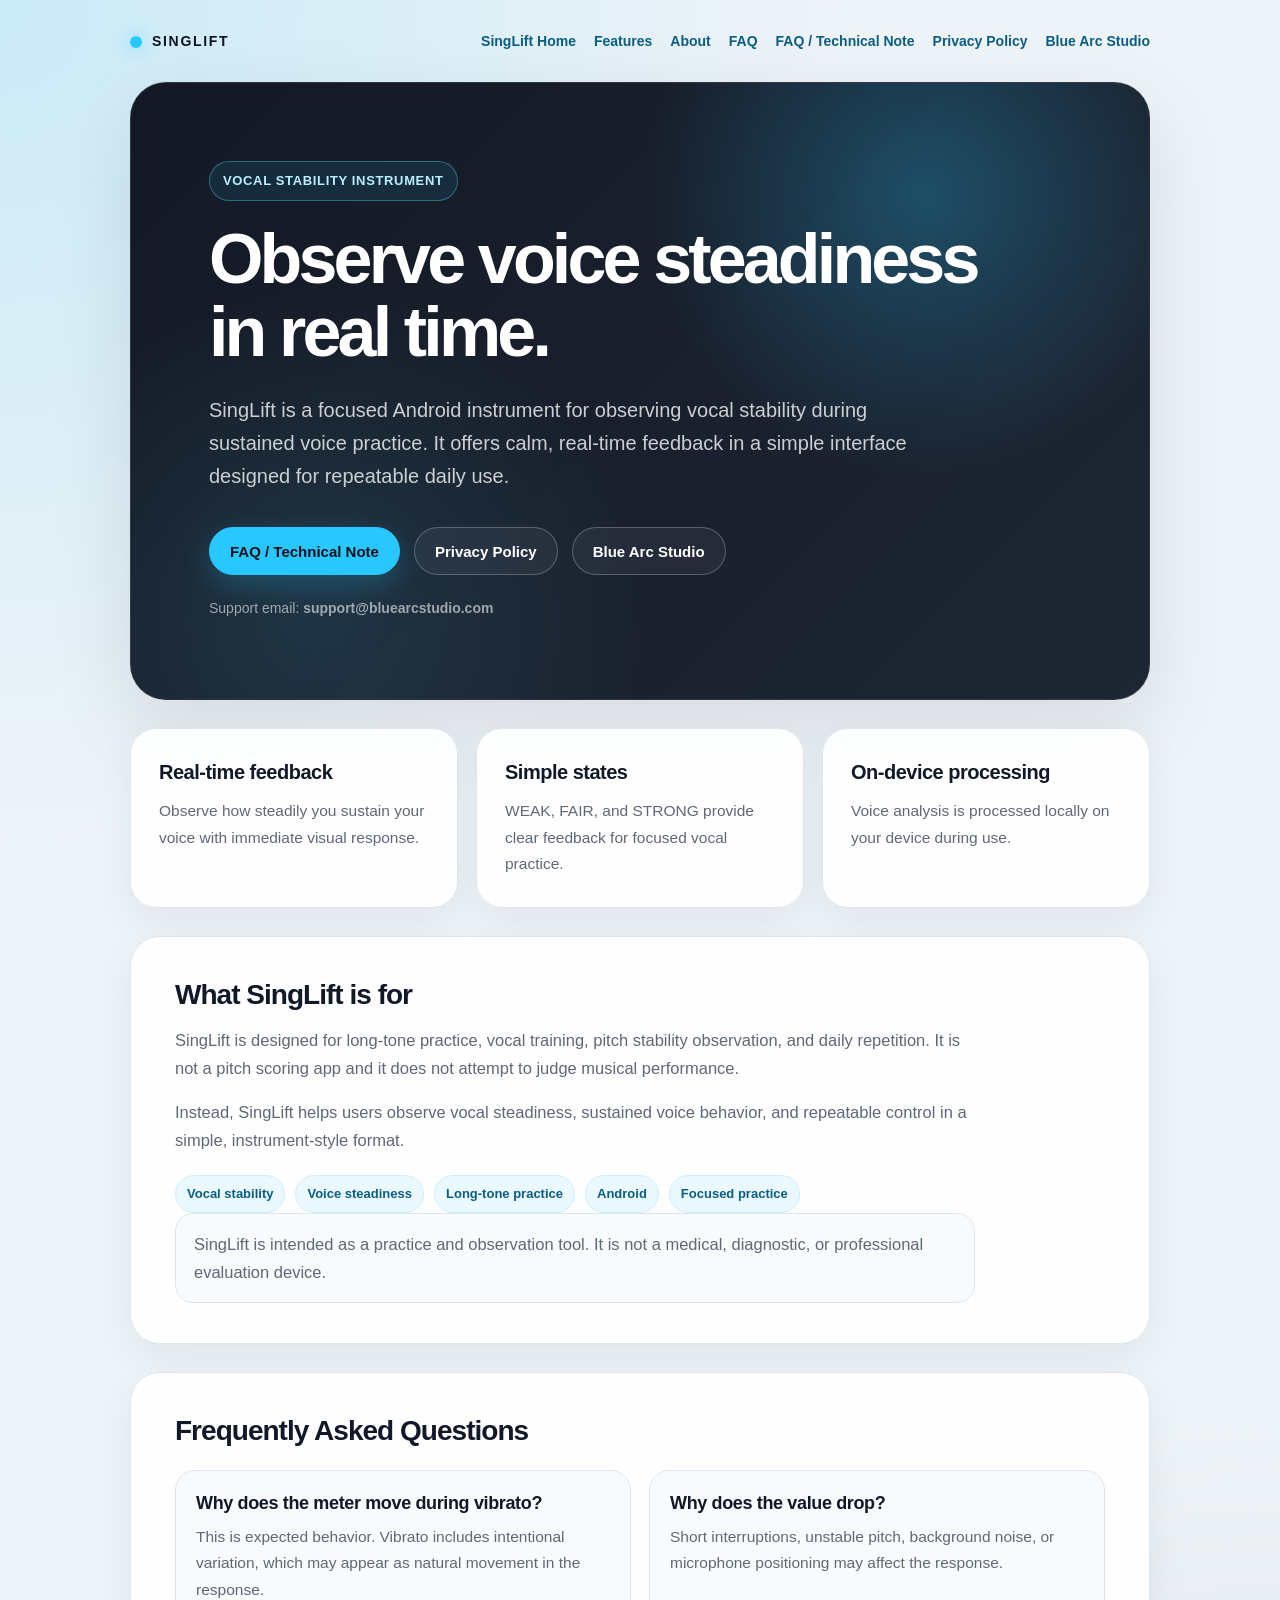
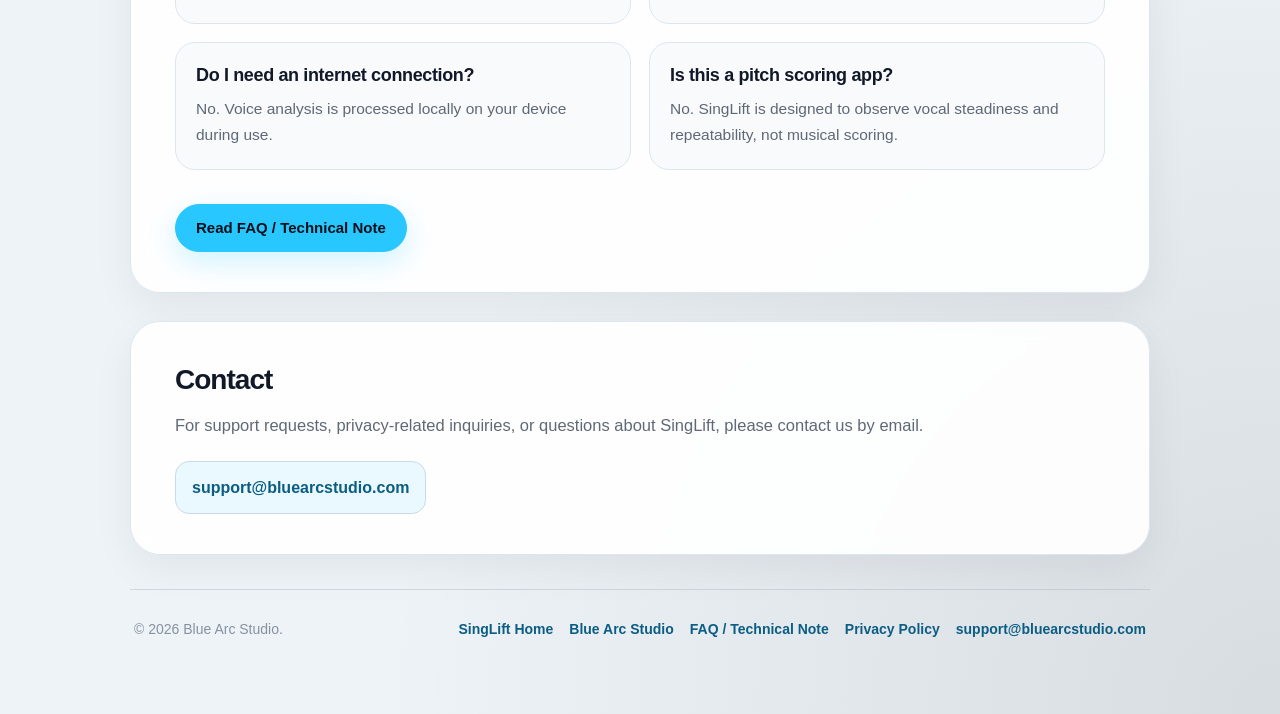
==== commit 1b8a60d7: "Change 'Technical Note' to 'FAQ / Technical Note' Updated the link text for the Technical Note in th" ====
--- a/index.html
+++ b/index.html
@@ -94,6 +94,7 @@
       font-weight: 700;
       text-decoration: none;
       text-underline-offset: 4px;
+      cursor: pointer;
     }
 
     a:hover,
@@ -144,6 +145,11 @@
       gap: 18px;
       flex-wrap: wrap;
       font-size: 14px;
+    }
+
+    .nav-links a {
+      position: relative;
+      z-index: 5;
     }
 
     .hero {
@@ -477,10 +483,11 @@
       </div>
 
       <div class="nav-links">
+        <a href="https://singlift.app/">SingLift Home</a>
         <a href="#features">Features</a>
         <a href="#about">About</a>
         <a href="#faq">FAQ</a>
-        <a href="https://singlift.app/technical-note/">Technical Note</a>
+        <a href="https://singlift.app/technical-note/">FAQ / Technical Note</a>
         <a href="https://singlift.app/privacy/">Privacy Policy</a>
         <a href="https://bluearcstudio.com/">Blue Arc Studio</a>
       </div>
@@ -637,8 +644,9 @@
       </div>
 
       <div class="footer-links">
+        <a href="https://singlift.app/">SingLift Home</a>
         <a href="https://bluearcstudio.com/">Blue Arc Studio</a>
-        <a href="https://singlift.app/technical-note/">Technical Note</a>
+        <a href="https://singlift.app/technical-note/">FAQ / Technical Note</a>
         <a href="https://singlift.app/privacy/">Privacy Policy</a>
         <a href="mailto:support@bluearcstudio.com">support@bluearcstudio.com</a>
       </div>
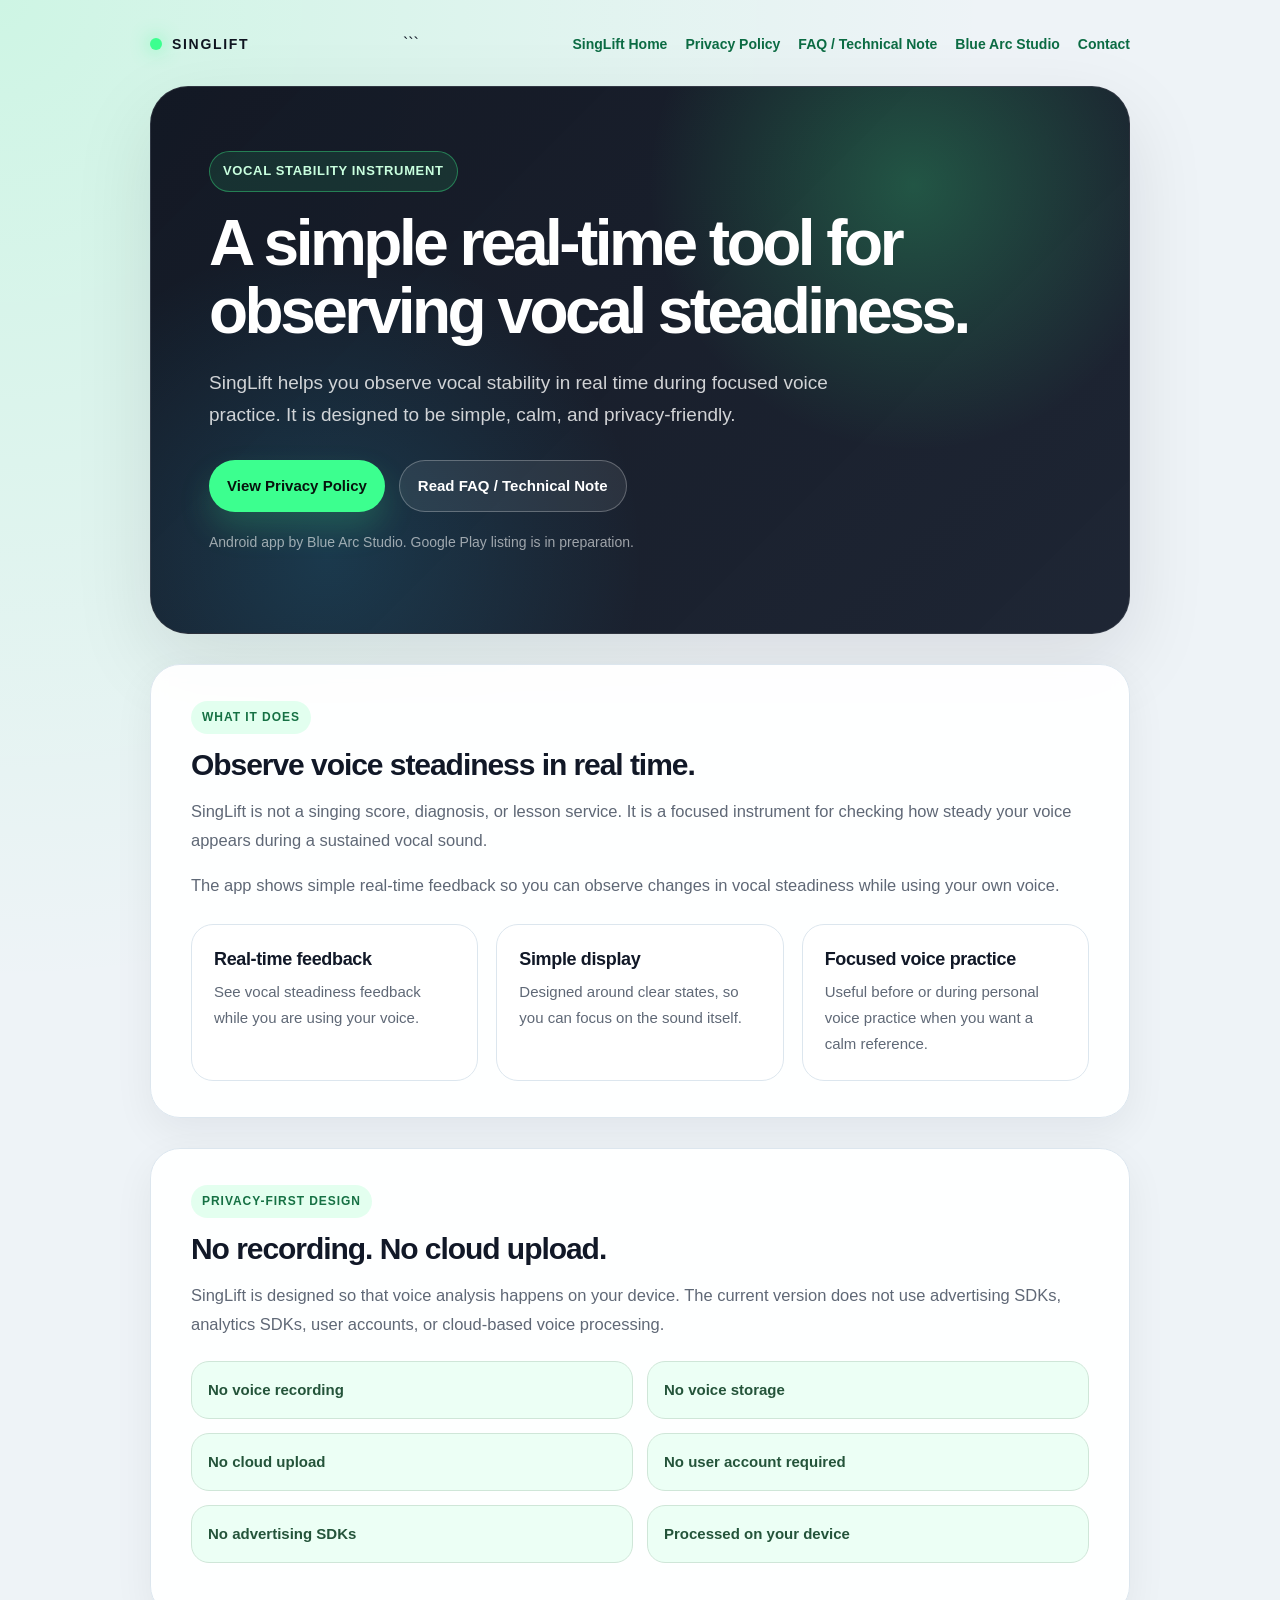
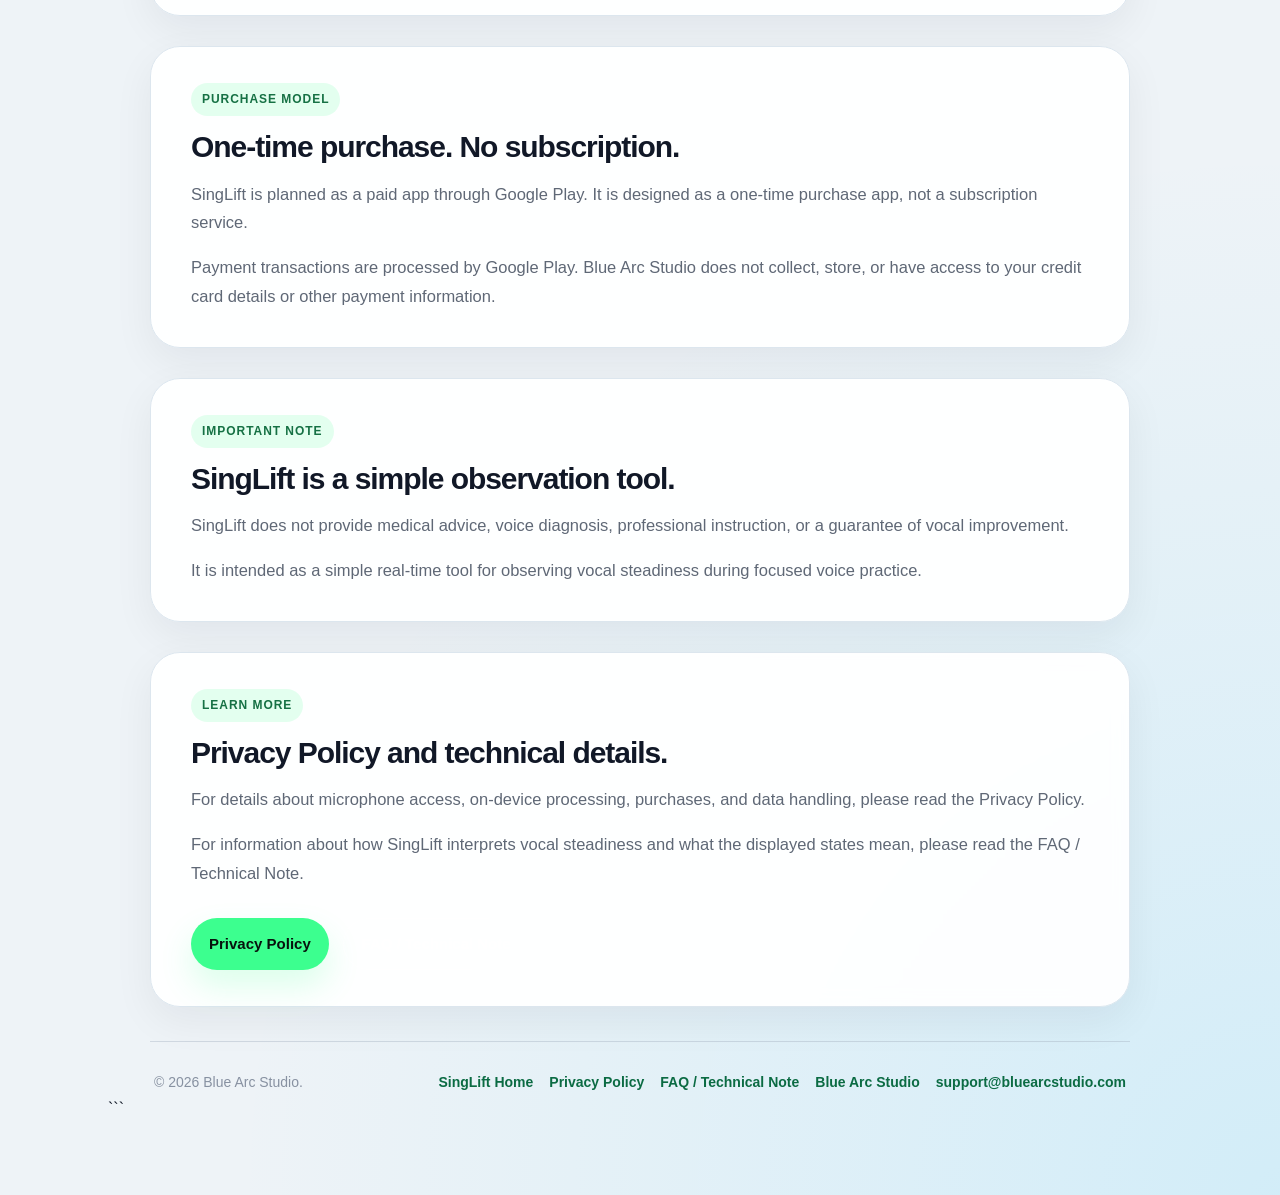
==== commit 3be87caf: "Update index.html" ====
--- a/index.html
+++ b/index.html
@@ -1,4 +1,5 @@
 <!doctype html>
+
 <html lang="en">
 <head>
   <meta charset="utf-8" />
@@ -6,10 +7,10 @@
 
   <title>SingLift — Vocal Stability Instrument</title>
 
-  <meta
-    name="description"
-    content="SingLift is a vocal stability instrument for Android. Observe voice steadiness in real time with a calm, instrument-style interface designed for focused vocal practice."
-  />
+<meta
+ name="description"
+ content="SingLift is a simple real-time tool for observing vocal steadiness. No recording, no voice storage, no cloud upload, and processed on your device."
+/>
 
   <meta name="author" content="Blue Arc Studio" />
   <meta name="robots" content="index, follow" />
@@ -20,7 +21,7 @@
   <meta property="og:title" content="SingLift — Vocal Stability Instrument" />
   <meta
     property="og:description"
-    content="Observe voice steadiness in real time with a calm instrument-style interface for focused vocal practice."
+    content="A simple real-time tool for observing vocal steadiness. No recording. No voice storage. No cloud upload."
   />
   <meta property="og:type" content="website" />
   <meta property="og:url" content="https://singlift.app/" />
@@ -31,7 +32,7 @@
   <meta name="twitter:title" content="SingLift — Vocal Stability Instrument" />
   <meta
     name="twitter:description"
-    content="A vocal stability instrument for observing voice steadiness in real time."
+    content="A simple real-time tool for observing vocal steadiness."
   />
 
   <script type="application/ld+json">
@@ -42,14 +43,18 @@
     "applicationCategory": "MusicApplication",
     "operatingSystem": "Android",
     "url": "https://singlift.app/",
-    "privacyPolicy": "https://singlift.app/privacy/",
-    "publisher": {
+    "description": "SingLift is a simple real-time tool for observing vocal steadiness.",
+    "author": {
       "@type": "Organization",
       "name": "Blue Arc Studio",
       "url": "https://bluearcstudio.com/",
       "email": "support@bluearcstudio.com"
     },
-    "description": "SingLift is a vocal stability instrument for observing voice steadiness in real time during focused vocal practice."
+    "offers": {
+      "@type": "Offer",
+      "priceCurrency": "USD",
+      "availability": "https://schema.org/InStock"
+    }
   }
   </script>
 
@@ -61,29 +66,32 @@
       --soft-muted: #8791a1;
       --line: #dce6ee;
       --dark: #0f1420;
-      --dark-2: #151d2c;
-      --accent: #29c7ff;
-      --accent-2: #55d9ff;
-      --accent-dark: #0b5d84;
-      --accent-soft: #eaf8ff;
-      --card: rgba(255, 255, 255, 0.92);
+      --accent: #3cff8f;
+      --accent-2: #29c7ff;
+      --accent-dark: #0b6b43;
+      --accent-soft: #ecfff5;
+      --card: rgba(255, 255, 255, 0.94);
       --shadow: rgba(15, 20, 32, 0.10);
       --shadow-soft: rgba(15, 20, 32, 0.06);
     }
 
-    * { box-sizing: border-box; }
-
-    html { scroll-behavior: smooth; }
+    * {
+      box-sizing: border-box;
+    }
+
+    html {
+      scroll-behavior: smooth;
+    }
 
     body {
       margin: 0;
       color: var(--ink);
       font-family: -apple-system, BlinkMacSystemFont, "Segoe UI", Roboto,
         Helvetica, Arial, sans-serif;
-      line-height: 1.7;
+      line-height: 1.75;
       background:
-        radial-gradient(circle at top left, rgba(41, 199, 255, 0.18), transparent 32%),
-        radial-gradient(circle at bottom right, rgba(15, 20, 32, 0.10), transparent 34%),
+        radial-gradient(circle at top left, rgba(60, 255, 143, 0.18), transparent 32%),
+        radial-gradient(circle at bottom right, rgba(41, 199, 255, 0.14), transparent 34%),
         var(--bg);
       -webkit-font-smoothing: antialiased;
       text-rendering: optimizeLegibility;
@@ -104,13 +112,13 @@
 
     .page {
       width: 100%;
-      max-width: 1160px;
+      max-width: 1120px;
       margin: 0 auto;
       padding: 30px 28px 72px;
     }
 
     .nav {
-      max-width: 1020px;
+      max-width: 980px;
       margin: 0 auto 28px;
       display: flex;
       align-items: center;
@@ -135,7 +143,7 @@
       height: 12px;
       border-radius: 999px;
       background: var(--accent);
-      box-shadow: 0 0 18px rgba(41, 199, 255, 0.65);
+      box-shadow: 0 0 18px rgba(60, 255, 143, 0.70);
     }
 
     .nav-links {
@@ -153,14 +161,14 @@
     }
 
     .hero {
-      max-width: 1020px;
+      max-width: 980px;
       margin: 0 auto;
       position: relative;
       overflow: hidden;
       background: linear-gradient(135deg, rgba(15, 20, 32, 0.98), rgba(21, 29, 44, 0.96));
       border: 1px solid rgba(255, 255, 255, 0.10);
-      border-radius: 36px;
-      padding: 78px 78px;
+      border-radius: 38px;
+      padding: 64px 58px;
       box-shadow: 0 28px 80px var(--shadow);
       color: #ffffff;
     }
@@ -170,25 +178,26 @@
       position: absolute;
       inset: 0;
       background:
-        radial-gradient(circle at 78% 18%, rgba(41, 199, 255, 0.28), transparent 30%),
-        radial-gradient(circle at 18% 86%, rgba(85, 217, 255, 0.12), transparent 34%);
+        radial-gradient(circle at 78% 18%, rgba(60, 255, 143, 0.24), transparent 30%),
+        radial-gradient(circle at 18% 86%, rgba(41, 199, 255, 0.16), transparent 34%);
       pointer-events: none;
     }
 
     .hero-inner {
       position: relative;
       z-index: 1;
+      max-width: 760px;
     }
 
     .eyebrow {
       display: inline-flex;
       align-items: center;
-      margin-bottom: 22px;
+      margin-bottom: 18px;
       padding: 8px 13px;
-      border: 1px solid rgba(85, 217, 255, 0.36);
+      border: 1px solid rgba(60, 255, 143, 0.38);
       border-radius: 999px;
-      background: rgba(41, 199, 255, 0.10);
-      color: #b9efff;
+      background: rgba(60, 255, 143, 0.10);
+      color: #c9ffdf;
       font-size: 13px;
       font-weight: 850;
       letter-spacing: 0.05em;
@@ -196,27 +205,26 @@
     }
 
     h1 {
-      max-width: 820px;
       margin: 0;
       color: #ffffff;
-      font-size: clamp(42px, 6vw, 70px);
-      line-height: 1.04;
+      font-size: clamp(38px, 5vw, 64px);
+      line-height: 1.06;
       letter-spacing: -0.055em;
     }
 
-    .lead {
-      max-width: 730px;
-      margin: 26px 0 0;
-      color: rgba(255, 255, 255, 0.78);
-      font-size: 20px;
+    .subtitle {
+      max-width: 680px;
+      margin: 22px 0 0;
+      color: rgba(255, 255, 255, 0.80);
+      font-size: 19px;
       line-height: 1.65;
     }
 
-    .actions {
+    .hero-actions {
       display: flex;
       flex-wrap: wrap;
       gap: 14px;
-      margin-top: 34px;
+      margin-top: 30px;
     }
 
     .button {
@@ -224,186 +232,127 @@
       align-items: center;
       justify-content: center;
       min-height: 48px;
-      padding: 0 20px;
+      padding: 12px 18px;
       border-radius: 999px;
-      border: 1px solid var(--accent);
-      background: var(--accent);
-      color: #07101a;
       font-size: 15px;
       font-weight: 850;
       text-decoration: none;
-      box-shadow: 0 10px 28px rgba(41, 199, 255, 0.22);
+      transition: transform 0.16s ease, box-shadow 0.16s ease;
     }
 
     .button:hover,
     .button:focus {
-      background: var(--accent-2);
+      transform: translateY(-1px);
       text-decoration: none;
     }
 
-    .button.secondary {
-      background: rgba(255, 255, 255, 0.05);
+    .button-primary {
+      color: #07130d;
+      background: var(--accent);
+      box-shadow: 0 16px 32px rgba(60, 255, 143, 0.18);
+    }
+
+    .button-secondary {
       color: #ffffff;
-      border-color: rgba(255, 255, 255, 0.24);
-      box-shadow: none;
-    }
-
-    .button.secondary:hover,
-    .button.secondary:focus {
-      background: rgba(255, 255, 255, 0.11);
+      border: 1px solid rgba(255, 255, 255, 0.26);
+      background: rgba(255, 255, 255, 0.08);
     }
 
     .note {
-      max-width: 730px;
-      margin: 22px 0 0;
+      margin-top: 18px;
       color: rgba(255, 255, 255, 0.58);
       font-size: 14px;
     }
 
-    .section-grid {
-      max-width: 1020px;
-      margin: 28px auto 0;
-      display: grid;
-      grid-template-columns: repeat(3, 1fr);
-      gap: 18px;
-    }
-
-    .panel,
-    .wide,
-    .contact-card,
-    .faq-card {
+    .section {
+      max-width: 980px;
+      margin: 30px auto 0;
       background: var(--card);
       border: 1px solid var(--line);
+      border-radius: 30px;
+      padding: 36px 40px;
       box-shadow: 0 14px 40px var(--shadow-soft);
       backdrop-filter: blur(8px);
     }
 
-    .panel {
-      border-radius: 26px;
-      padding: 30px 28px;
-    }
-
-    .panel h2 {
-      margin: 0 0 12px;
-      color: var(--ink);
-      font-size: 20px;
-      line-height: 1.35;
-      letter-spacing: -0.025em;
-    }
-
-    .panel p {
-      margin: 0;
-      color: var(--muted);
-      font-size: 15.5px;
-    }
-
-    .wide,
-    .contact-card,
-    .faq-card {
-      max-width: 1020px;
-      margin: 28px auto 0;
-      border-radius: 30px;
-      padding: 40px 44px;
-    }
-
-    .wide h2,
-    .contact-card h2,
-    .faq-card h2 {
+    .section h2 {
       margin: 0 0 14px;
       color: var(--ink);
-      font-size: 28px;
-      line-height: 1.25;
+      font-size: 30px;
+      line-height: 1.24;
       letter-spacing: -0.035em;
     }
 
-    .wide p,
-    .contact-card p,
-    .faq-card p {
-      max-width: 800px;
+    .section p {
       margin: 0 0 16px;
       color: var(--muted);
       font-size: 16.5px;
     }
 
-    .wide p:last-child,
-    .contact-card p:last-child,
-    .faq-card p:last-child {
+    .section p:last-child {
       margin-bottom: 0;
     }
 
-    .chip-row {
-      display: flex;
-      flex-wrap: wrap;
-      gap: 10px;
-      margin: 20px 0 0;
-    }
-
-    .chip {
+    .grid {
+      display: grid;
+      grid-template-columns: repeat(3, minmax(0, 1fr));
+      gap: 18px;
+      margin-top: 24px;
+    }
+
+    .feature {
+      border: 1px solid var(--line);
+      border-radius: 22px;
+      padding: 22px;
+      background: rgba(255, 255, 255, 0.72);
+    }
+
+    .feature h3 {
+      margin: 0 0 8px;
+      font-size: 18px;
+      line-height: 1.35;
+      letter-spacing: -0.02em;
+    }
+
+    .feature p {
+      margin: 0;
+      font-size: 15px;
+    }
+
+    .privacy-list {
+      display: grid;
+      grid-template-columns: repeat(2, minmax(0, 1fr));
+      gap: 14px;
+      margin-top: 22px;
+      padding: 0;
+      list-style: none;
+    }
+
+    .privacy-list li {
+      padding: 15px 16px;
+      border: 1px solid #cfe6d8;
+      border-radius: 18px;
+      background: var(--accent-soft);
+      color: #24543a;
+      font-size: 15px;
+      font-weight: 750;
+    }
+
+    .small-label {
       display: inline-flex;
-      align-items: center;
-      padding: 7px 11px;
+      margin-bottom: 12px;
+      padding: 6px 11px;
       border-radius: 999px;
-      background: var(--accent-soft);
-      border: 1px solid #ccecff;
-      color: var(--accent-dark);
-      font-size: 13px;
-      font-weight: 750;
-    }
-
-    .faq-list {
-      display: grid;
-      grid-template-columns: 1fr 1fr;
-      gap: 18px;
-      margin-top: 22px;
-    }
-
-    .faq-item {
-      padding: 20px 20px;
-      border-radius: 20px;
-      background: #f8fafc;
-      border: 1px solid var(--line);
-    }
-
-    .faq-item h3 {
-      margin: 0 0 8px;
-      color: var(--ink);
-      font-size: 18px;
-      line-height: 1.4;
-      letter-spacing: -0.02em;
-    }
-
-    .faq-item p {
-      margin: 0;
-      color: var(--muted);
-      font-size: 15.5px;
-    }
-
-    .disclaimer {
-      margin-top: 18px;
-      padding: 16px 18px;
-      border-radius: 18px;
-      background: #f8fafc;
-      border: 1px solid var(--line);
-      color: var(--muted);
-      font-size: 14px;
-    }
-
-    .email-box {
-      display: inline-flex;
-      align-items: center;
-      margin-top: 6px;
-      padding: 12px 16px;
-      border: 1px solid #c8dbe8;
-      border-radius: 14px;
-      background: var(--accent-soft);
-      color: var(--accent-dark);
-      font-size: 16px;
+      background: rgba(60, 255, 143, 0.14);
+      color: #167144;
+      font-size: 12px;
       font-weight: 850;
-      word-break: break-word;
+      letter-spacing: 0.08em;
+      text-transform: uppercase;
     }
 
     .footer {
-      max-width: 1020px;
+      max-width: 980px;
       margin: 34px auto 0;
       padding: 28px 4px 0;
       border-top: 1px solid rgba(164, 176, 190, 0.40);
@@ -421,57 +370,61 @@
     }
 
     @media (max-width: 860px) {
-      .page { padding: 24px 16px 52px; }
+      .page {
+        padding: 24px 16px 52px;
+      }
 
       .nav {
         flex-direction: column;
         align-items: flex-start;
       }
 
-      .nav-links { justify-content: flex-start; }
+      .nav-links {
+        justify-content: flex-start;
+      }
 
       .hero {
-        padding: 52px 30px;
+        padding: 44px 28px;
         border-radius: 30px;
       }
 
-      .lead { font-size: 18px; }
-
-      .section-grid,
-      .faq-list {
+      .section {
+        padding: 30px 24px;
+      }
+
+      .grid,
+      .privacy-list {
         grid-template-columns: 1fr;
       }
 
-      .wide,
-      .contact-card,
-      .faq-card {
-        padding: 32px 28px;
-      }
-
-      .footer { flex-direction: column; }
+      .footer {
+        flex-direction: column;
+      }
     }
 
     @media (max-width: 480px) {
-      .page { padding: 18px 12px 42px; }
-
-      .hero { padding: 42px 22px; }
-
-      .eyebrow { font-size: 12px; }
-
-      .lead { font-size: 16.5px; }
-
-      .actions { flex-direction: column; }
-
-      .button { width: 100%; }
-
-      .email-box {
+      .page {
+        padding: 18px 12px 42px;
+      }
+
+      .hero {
+        padding: 34px 22px;
+      }
+
+      .subtitle {
+        font-size: 16.5px;
+      }
+
+      .hero-actions {
+        flex-direction: column;
+      }
+
+      .button {
         width: 100%;
-        justify-content: center;
-        text-align: center;
-        font-size: 15px;
       }
     }
   </style>
+
 </head>
 
 <body>
@@ -482,175 +435,190 @@
         SingLift
       </div>
 
-      <div class="nav-links">
-        <a href="https://singlift.app/">SingLift Home</a>
-        <a href="#features">Features</a>
-        <a href="#about">About</a>
-        <a href="#faq">FAQ</a>
-        <a href="https://singlift.app/technical-note/">FAQ / Technical Note</a>
-        <a href="https://singlift.app/privacy/">Privacy Policy</a>
-        <a href="https://bluearcstudio.com/">Blue Arc Studio</a>
-      </div>
-    </nav>
-
-    <section class="hero" aria-labelledby="hero-title">
-      <div class="hero-inner">
-        <div class="eyebrow">Vocal Stability Instrument</div>
-
-        <h1 id="hero-title">
-          Observe voice steadiness in real time.
-        </h1>
-
-        <p class="lead">
-          SingLift is a focused Android instrument for observing vocal stability
-          during sustained voice practice. It offers calm, real-time feedback
-          in a simple interface designed for repeatable daily use.
-        </p>
-
-        <div class="actions">
-          <a class="button" href="https://singlift.app/technical-note/">
-            FAQ / Technical Note
-          </a>
-          <a class="button secondary" href="https://singlift.app/privacy/">
-            Privacy Policy
-          </a>
-          <a class="button secondary" href="https://bluearcstudio.com/">
-            Blue Arc Studio
-          </a>
-        </div>
-
-        <p class="note">
-          Support email: <strong>support@bluearcstudio.com</strong>
-        </p>
-      </div>
-    </section>
-
-    <section id="features" class="section-grid" aria-label="SingLift features">
-      <article class="panel">
-        <h2>Real-time feedback</h2>
-        <p>
-          Observe how steadily you sustain your voice with immediate visual response.
-        </p>
-      </article>
-
-      <article class="panel">
-        <h2>Simple states</h2>
-        <p>
-          WEAK, FAIR, and STRONG provide clear feedback for focused vocal practice.
-        </p>
-      </article>
-
-      <article class="panel">
-        <h2>On-device processing</h2>
-        <p>
-          Voice analysis is processed locally on your device during use.
-        </p>
-      </article>
-    </section>
-
-    <section id="about" class="wide" aria-labelledby="about-title">
-      <h2 id="about-title">
-        What SingLift is for
-      </h2>
-
+```
+  <div class="nav-links">
+    <a href="https://singlift.app/">SingLift Home</a>
+    <a href="https://singlift.app/privacy/">Privacy Policy</a>
+    <a href="https://singlift.app/technical-note/">FAQ / Technical Note</a>
+    <a href="https://bluearcstudio.com/">Blue Arc Studio</a>
+    <a href="mailto:support@bluearcstudio.com">Contact</a>
+  </div>
+</nav>
+
+<section class="hero" aria-labelledby="hero-title">
+  <div class="hero-inner">
+    <div class="eyebrow">Vocal Stability Instrument</div>
+
+    <h1 id="hero-title">
+      A simple real-time tool for observing vocal steadiness.
+    </h1>
+
+    <p class="subtitle">
+      SingLift helps you observe vocal stability in real time during focused
+      voice practice. It is designed to be simple, calm, and privacy-friendly.
+    </p>
+
+    <div class="hero-actions">
+      <a class="button button-primary" href="https://singlift.app/privacy/">
+        View Privacy Policy
+      </a>
+
+      <a class="button button-secondary" href="https://singlift.app/technical-note/">
+        Read FAQ / Technical Note
+      </a>
+    </div>
+
+    <p class="note">
+      Android app by Blue Arc Studio. Google Play listing is in preparation.
+    </p>
+  </div>
+</section>
+
+<section class="section" aria-labelledby="what-title">
+  <span class="small-label">What it does</span>
+
+  <h2 id="what-title">
+    Observe voice steadiness in real time.
+  </h2>
+
+  <p>
+    SingLift is not a singing score, diagnosis, or lesson service.
+    It is a focused instrument for checking how steady your voice appears
+    during a sustained vocal sound.
+  </p>
+
+  <p>
+    The app shows simple real-time feedback so you can observe changes in
+    vocal steadiness while using your own voice.
+  </p>
+
+  <div class="grid" aria-label="Main features">
+    <div class="feature">
+      <h3>Real-time feedback</h3>
       <p>
-        SingLift is designed for long-tone practice, vocal training, pitch stability
-        observation, and daily repetition. It is not a pitch scoring app and it does not
-        attempt to judge musical performance.
+        See vocal steadiness feedback while you are using your voice.
       </p>
-
+    </div>
+
+    <div class="feature">
+      <h3>Simple display</h3>
       <p>
-        Instead, SingLift helps users observe vocal steadiness, sustained voice behavior,
-        and repeatable control in a simple, instrument-style format.
+        Designed around clear states, so you can focus on the sound itself.
       </p>
-
-      <div class="chip-row" aria-label="SingLift keywords">
-        <span class="chip">Vocal stability</span>
-        <span class="chip">Voice steadiness</span>
-        <span class="chip">Long-tone practice</span>
-        <span class="chip">Android</span>
-        <span class="chip">Focused practice</span>
-      </div>
-
-      <p class="disclaimer">
-        SingLift is intended as a practice and observation tool. It is not a medical,
-        diagnostic, or professional evaluation device.
+    </div>
+
+    <div class="feature">
+      <h3>Focused voice practice</h3>
+      <p>
+        Useful before or during personal voice practice when you want a calm reference.
       </p>
-    </section>
-
-    <section id="faq" class="faq-card" aria-labelledby="faq-title">
-      <h2 id="faq-title">
-        Frequently Asked Questions
-      </h2>
-
-      <div class="faq-list">
-        <div class="faq-item">
-          <h3>Why does the meter move during vibrato?</h3>
-          <p>
-            This is expected behavior. Vibrato includes intentional variation, which may
-            appear as natural movement in the response.
-          </p>
-        </div>
-
-        <div class="faq-item">
-          <h3>Why does the value drop?</h3>
-          <p>
-            Short interruptions, unstable pitch, background noise, or microphone positioning
-            may affect the response.
-          </p>
-        </div>
-
-        <div class="faq-item">
-          <h3>Do I need an internet connection?</h3>
-          <p>
-            No. Voice analysis is processed locally on your device during use.
-          </p>
-        </div>
-
-        <div class="faq-item">
-          <h3>Is this a pitch scoring app?</h3>
-          <p>
-            No. SingLift is designed to observe vocal steadiness and repeatability, not
-            musical scoring.
-          </p>
-        </div>
-      </div>
-
-      <div class="actions">
-        <a class="button" href="https://singlift.app/technical-note/">
-          Read FAQ / Technical Note
-        </a>
-      </div>
-    </section>
-
-    <section class="contact-card" aria-labelledby="contact-title">
-      <h2 id="contact-title">
-        Contact
-      </h2>
-
-      <p>
-        For support requests, privacy-related inquiries, or questions about SingLift,
-        please contact us by email.
-      </p>
-
-      <a class="email-box" href="mailto:support@bluearcstudio.com">
-        support@bluearcstudio.com
-      </a>
-    </section>
-
-    <footer class="footer">
-      <div>
-        © 2026 Blue Arc Studio.
-      </div>
-
-      <div class="footer-links">
-        <a href="https://singlift.app/">SingLift Home</a>
-        <a href="https://bluearcstudio.com/">Blue Arc Studio</a>
-        <a href="https://singlift.app/technical-note/">FAQ / Technical Note</a>
-        <a href="https://singlift.app/privacy/">Privacy Policy</a>
-        <a href="mailto:support@bluearcstudio.com">support@bluearcstudio.com</a>
-      </div>
-    </footer>
+    </div>
+  </div>
+</section>
+
+<section class="section" aria-labelledby="privacy-title">
+  <span class="small-label">Privacy-first design</span>
+
+  <h2 id="privacy-title">
+    No recording. No cloud upload.
+  </h2>
+
+  <p>
+    SingLift is designed so that voice analysis happens on your device.
+    The current version does not use advertising SDKs, analytics SDKs,
+    user accounts, or cloud-based voice processing.
+  </p>
+
+  <ul class="privacy-list">
+    <li>No voice recording</li>
+    <li>No voice storage</li>
+    <li>No cloud upload</li>
+    <li>No user account required</li>
+    <li>No advertising SDKs</li>
+    <li>Processed on your device</li>
+  </ul>
+</section>
+
+<section class="section" aria-labelledby="purchase-title">
+  <span class="small-label">Purchase model</span>
+
+  <h2 id="purchase-title">
+    One-time purchase. No subscription.
+  </h2>
+
+  <p>
+    SingLift is planned as a paid app through Google Play.
+    It is designed as a one-time purchase app, not a subscription service.
+  </p>
+
+  <p>
+    Payment transactions are processed by Google Play. Blue Arc Studio does
+    not collect, store, or have access to your credit card details or other
+    payment information.
+  </p>
+</section>
+
+<section class="section" aria-labelledby="not-title">
+  <span class="small-label">Important note</span>
+
+  <h2 id="not-title">
+    SingLift is a simple observation tool.
+  </h2>
+
+  <p>
+    SingLift does not provide medical advice, voice diagnosis, professional
+    instruction, or a guarantee of vocal improvement.
+  </p>
+
+  <p>
+    It is intended as a simple real-time tool for observing vocal steadiness
+    during focused voice practice.
+  </p>
+</section>
+
+<section class="section" aria-labelledby="links-title">
+  <span class="small-label">Learn more</span>
+
+  <h2 id="links-title">
+    Privacy Policy and technical details.
+  </h2>
+
+  <p>
+    For details about microphone access, on-device processing, purchases,
+    and data handling, please read the Privacy Policy.
+  </p>
+
+  <p>
+    For information about how SingLift interprets vocal steadiness and what
+    the displayed states mean, please read the FAQ / Technical Note.
+  </p>
+
+  <div class="hero-actions">
+    <a class="button button-primary" href="https://singlift.app/privacy/">
+      Privacy Policy
+    </a>
+
+    <a class="button button-secondary" href="https://singlift.app/technical-note/">
+      FAQ / Technical Note
+    </a>
+  </div>
+</section>
+
+<footer class="footer">
+  <div>
+    © 2026 Blue Arc Studio.
+  </div>
+
+  <div class="footer-links">
+    <a href="https://singlift.app/">SingLift Home</a>
+    <a href="https://singlift.app/privacy/">Privacy Policy</a>
+    <a href="https://singlift.app/technical-note/">FAQ / Technical Note</a>
+    <a href="https://bluearcstudio.com/">Blue Arc Studio</a>
+    <a href="mailto:support@bluearcstudio.com">support@bluearcstudio.com</a>
+  </div>
+</footer>
+```
+
   </main>
 </body>
 </html>
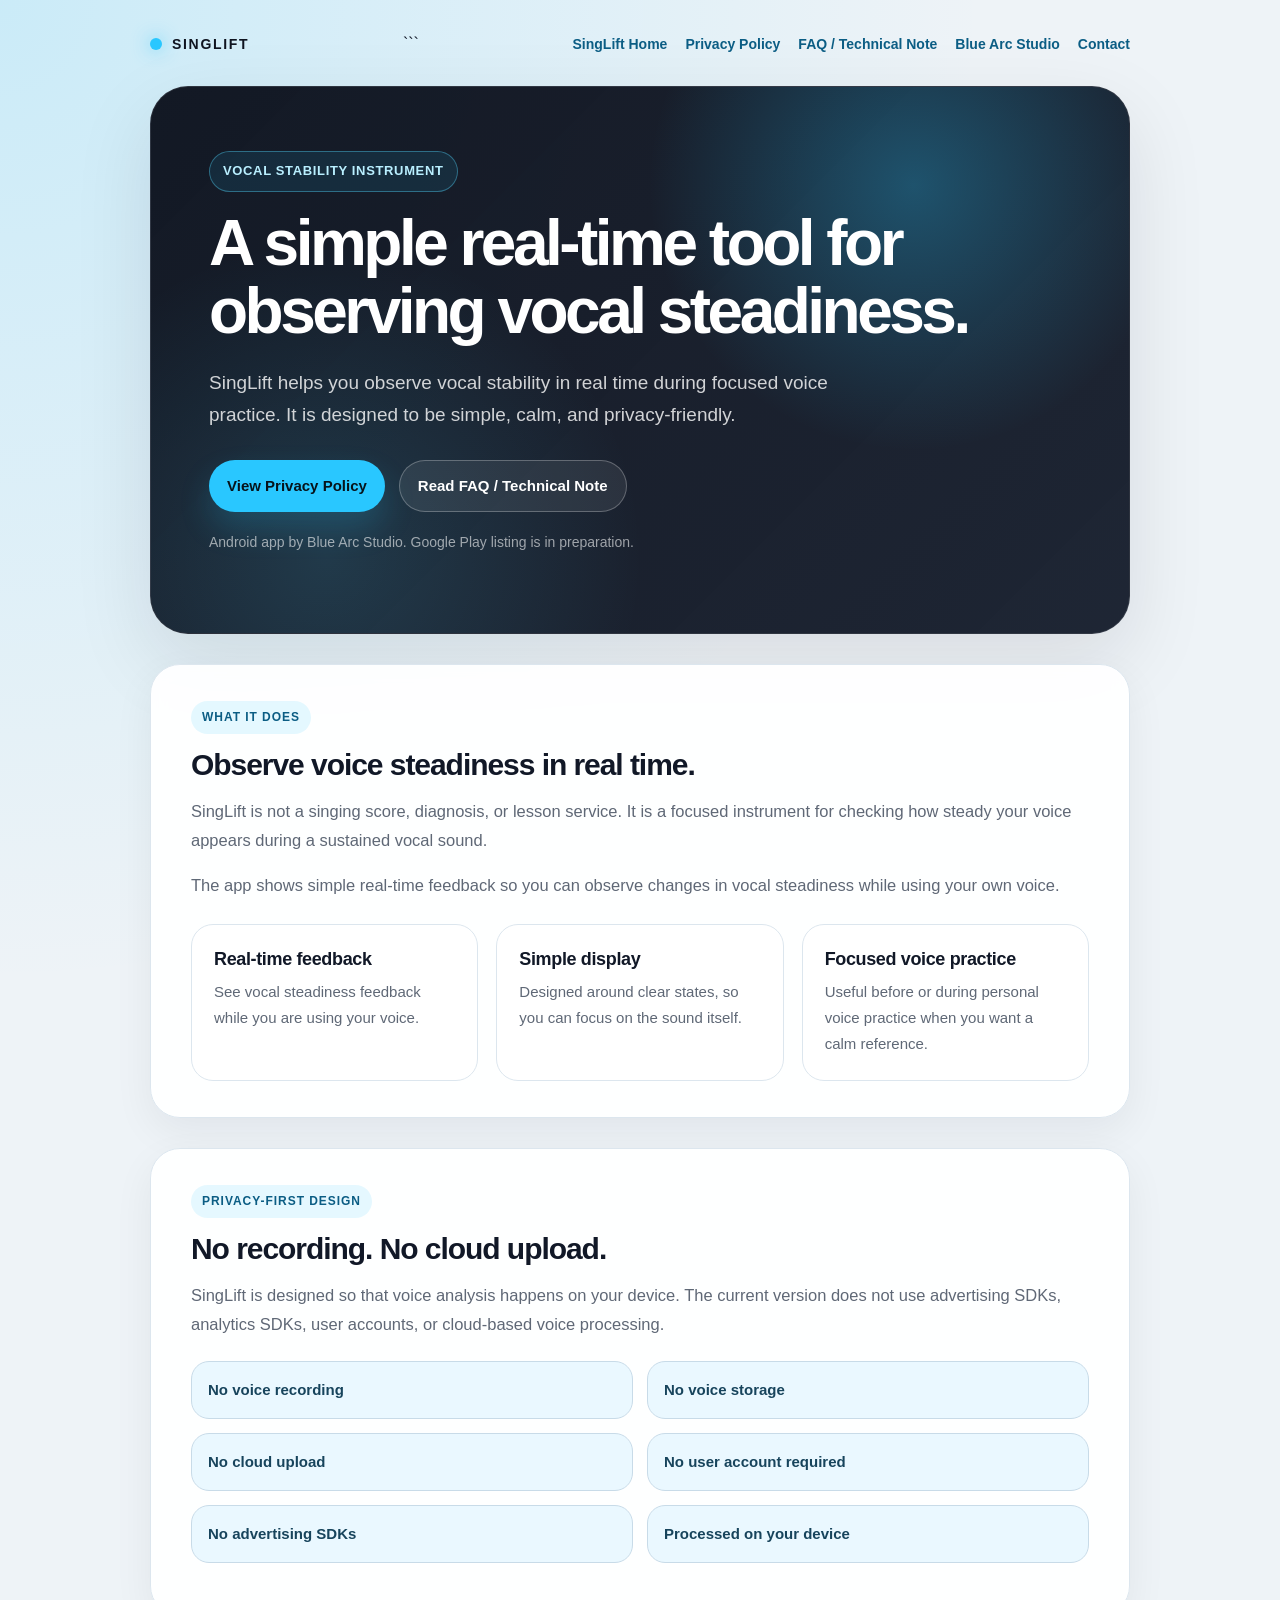
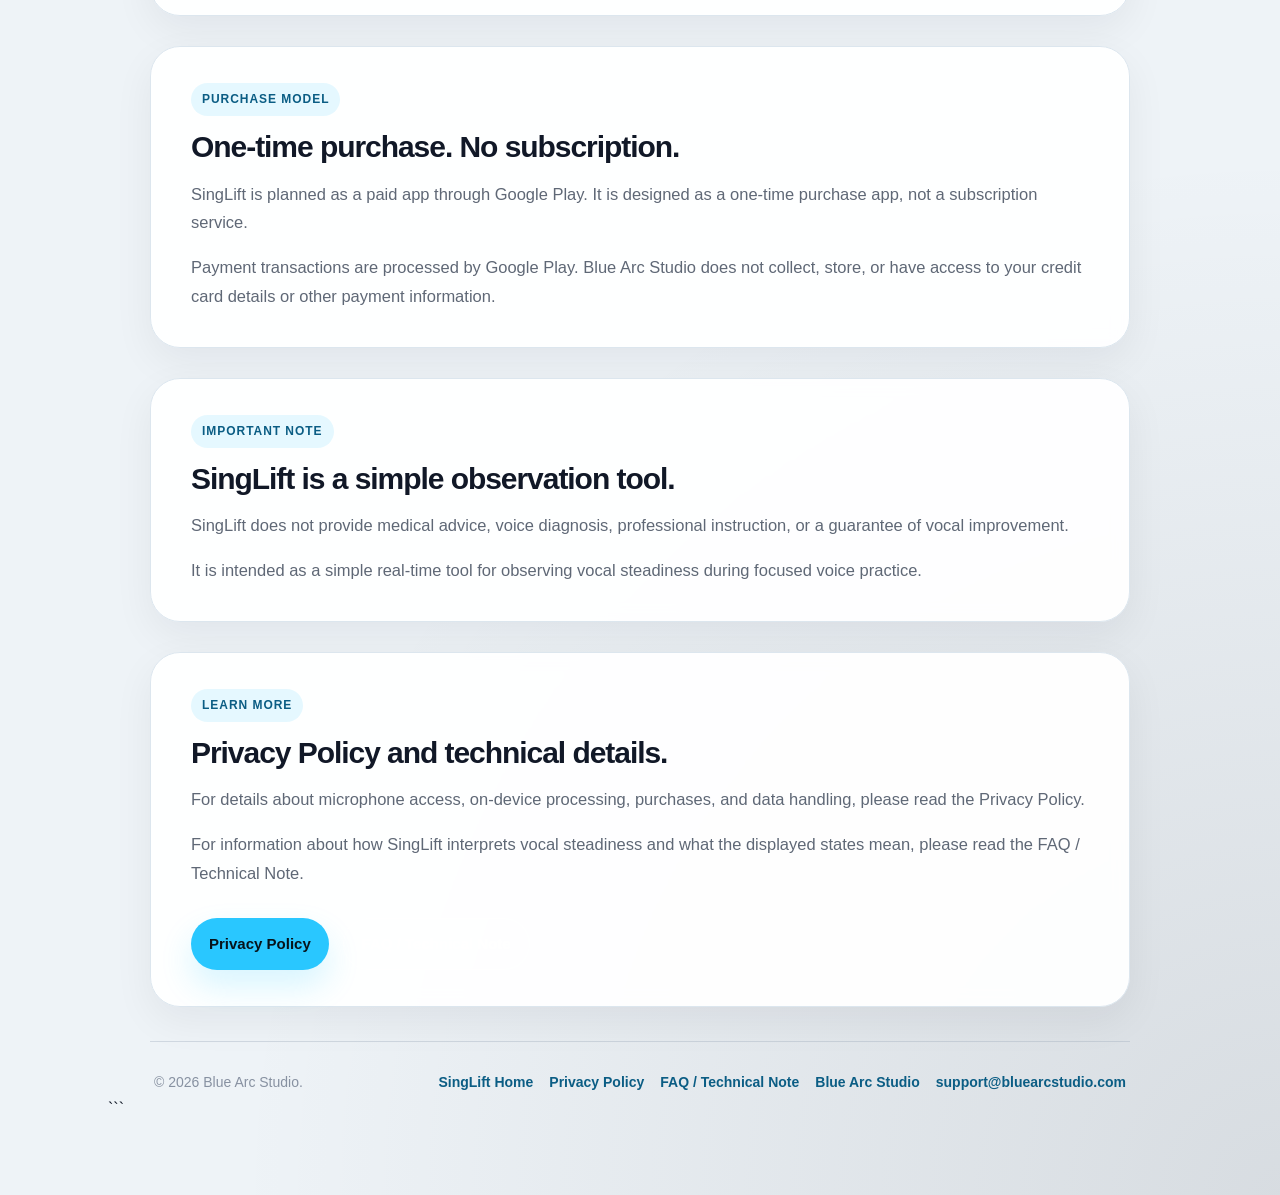
==== commit d7afb9da: "Update accent colors and gradients in index.html" ====
--- a/index.html
+++ b/index.html
@@ -66,10 +66,10 @@
       --soft-muted: #8791a1;
       --line: #dce6ee;
       --dark: #0f1420;
-      --accent: #3cff8f;
-      --accent-2: #29c7ff;
-      --accent-dark: #0b6b43;
-      --accent-soft: #ecfff5;
+      --accent: #29c7ff;
+      --accent-2: #55d9ff;
+      --accent-dark: #0b5d84;
+      --accent-soft: #eaf8ff;
       --card: rgba(255, 255, 255, 0.94);
       --shadow: rgba(15, 20, 32, 0.10);
       --shadow-soft: rgba(15, 20, 32, 0.06);
@@ -90,8 +90,8 @@
         Helvetica, Arial, sans-serif;
       line-height: 1.75;
       background:
-        radial-gradient(circle at top left, rgba(60, 255, 143, 0.18), transparent 32%),
-        radial-gradient(circle at bottom right, rgba(41, 199, 255, 0.14), transparent 34%),
+        radial-gradient(circle at top left, rgba(41, 199, 255, 0.18), transparent 32%),
+        radial-gradient(circle at bottom right, rgba(15, 20, 32, 0.10), transparent 34%),
         var(--bg);
       -webkit-font-smoothing: antialiased;
       text-rendering: optimizeLegibility;
@@ -143,7 +143,7 @@
       height: 12px;
       border-radius: 999px;
       background: var(--accent);
-      box-shadow: 0 0 18px rgba(60, 255, 143, 0.70);
+      box-shadow: 0 0 18px rgba(41, 199, 255, 0.70);
     }
 
     .nav-links {
@@ -178,8 +178,8 @@
       position: absolute;
       inset: 0;
       background:
-        radial-gradient(circle at 78% 18%, rgba(60, 255, 143, 0.24), transparent 30%),
-        radial-gradient(circle at 18% 86%, rgba(41, 199, 255, 0.16), transparent 34%);
+        radial-gradient(circle at 78% 18%, rgba(41, 199, 255, 0.30), transparent 30%),
+        radial-gradient(circle at 18% 86%, rgba(85, 217, 255, 0.15), transparent 34%);
       pointer-events: none;
     }
 
@@ -194,10 +194,10 @@
       align-items: center;
       margin-bottom: 18px;
       padding: 8px 13px;
-      border: 1px solid rgba(60, 255, 143, 0.38);
+      border: 1px solid rgba(85, 217, 255, 0.38);
       border-radius: 999px;
-      background: rgba(60, 255, 143, 0.10);
-      color: #c9ffdf;
+      background: rgba(41, 199, 255, 0.10);
+      color: #b9efff;
       font-size: 13px;
       font-weight: 850;
       letter-spacing: 0.05em;
@@ -247,9 +247,9 @@
     }
 
     .button-primary {
-      color: #07130d;
+      color: #07131a;
       background: var(--accent);
-      box-shadow: 0 16px 32px rgba(60, 255, 143, 0.18);
+      box-shadow: 0 16px 32px rgba(41, 199, 255, 0.18);
     }
 
     .button-secondary {
@@ -330,10 +330,10 @@
 
     .privacy-list li {
       padding: 15px 16px;
-      border: 1px solid #cfe6d8;
+      border: 1px solid #c8dbe8;
       border-radius: 18px;
       background: var(--accent-soft);
-      color: #24543a;
+      color: #17445c;
       font-size: 15px;
       font-weight: 750;
     }
@@ -343,8 +343,8 @@
       margin-bottom: 12px;
       padding: 6px 11px;
       border-radius: 999px;
-      background: rgba(60, 255, 143, 0.14);
-      color: #167144;
+      background: rgba(41, 199, 255, 0.12);
+      color: var(--accent-dark);
       font-size: 12px;
       font-weight: 850;
       letter-spacing: 0.08em;
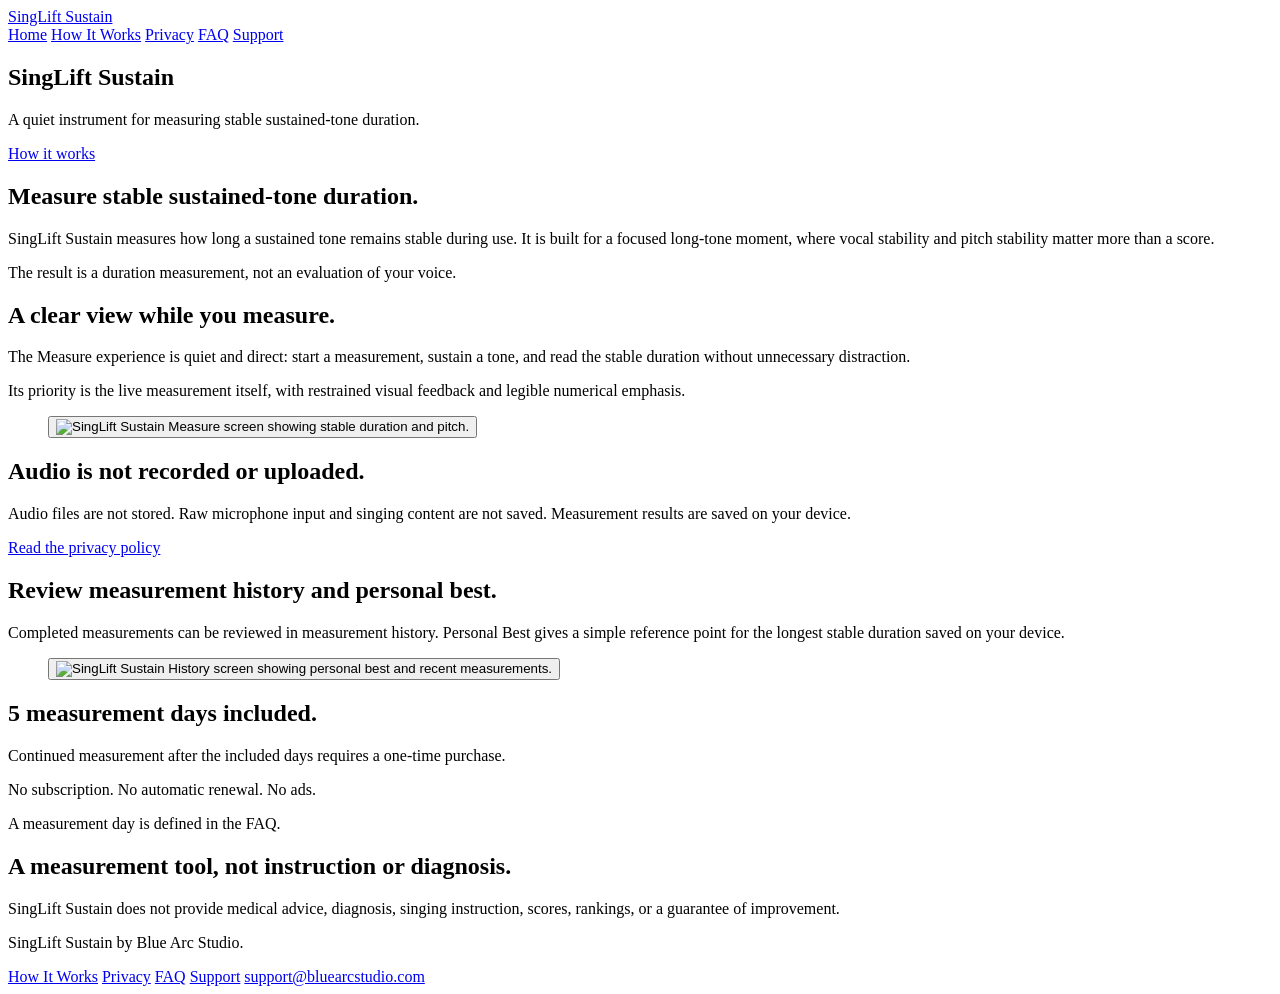
==== commit 5f9caf1d: "Publish completed SingLift Sustain website" ====
--- a/index.html
+++ b/index.html
@@ -1,624 +1,148 @@
 <!doctype html>
-
 <html lang="en">
 <head>
   <meta charset="utf-8" />
   <meta name="viewport" content="width=device-width, initial-scale=1" />
-
-  <title>SingLift — Vocal Stability Instrument</title>
-
-<meta
- name="description"
- content="SingLift is a simple real-time tool for observing vocal steadiness. No recording, no voice storage, no cloud upload, and processed on your device."
-/>
-
-  <meta name="author" content="Blue Arc Studio" />
-  <meta name="robots" content="index, follow" />
-  <meta name="theme-color" content="#0f1420" />
-
+  <title>SingLift Sustain | Stable Sustained-Tone Duration</title>
+  <meta name="description" content="SingLift Sustain is a quiet app for measuring stable sustained-tone duration. Audio is not recorded or uploaded, and 5 measurement days are included." />
   <link rel="canonical" href="https://singlift.app/" />
-
-  <meta property="og:title" content="SingLift — Vocal Stability Instrument" />
-  <meta
-    property="og:description"
-    content="A simple real-time tool for observing vocal steadiness. No recording. No voice storage. No cloud upload."
-  />
+  <meta property="og:title" content="SingLift Sustain | Stable Sustained-Tone Duration" />
+  <meta property="og:description" content="A quiet instrument for measuring stable sustained-tone duration. Audio is not recorded or uploaded." />
   <meta property="og:type" content="website" />
   <meta property="og:url" content="https://singlift.app/" />
-  <meta property="og:site_name" content="SingLift" />
-  <meta property="og:locale" content="en_US" />
+  <meta property="og:site_name" content="SingLift Sustain" />
+  <meta name="twitter:card" content="summary" />
+  <meta name="twitter:title" content="SingLift Sustain | Stable Sustained-Tone Duration" />
+  <meta name="twitter:description" content="A quiet app for measuring stable sustained-tone duration, with audio handled on device." />
+  <link rel="stylesheet" href="/assets/css/site.css" />
+  <script src="/assets/js/site.js" defer></script>
+</head>
+<body>
+  <div class="site-shell">
+    <header class="site-header">
+      <nav class="nav" aria-label="Primary navigation">
+        <a class="brand" href="/" aria-current="page">SingLift Sustain</a>
+        <div class="nav-links">
+          <a href="/" aria-current="page">Home</a>
+          <a href="/how-it-works/">How It Works</a>
+          <a href="/privacy/">Privacy</a>
+          <a href="/faq/">FAQ</a>
+          <a href="/support/">Support</a>
+        </div>
+      </nav>
+    </header>
 
-  <meta name="twitter:card" content="summary" />
-  <meta name="twitter:title" content="SingLift — Vocal Stability Instrument" />
-  <meta
-    name="twitter:description"
-    content="A simple real-time tool for observing vocal steadiness."
-  />
+    <main>
+      <section class="section hero home-hero" aria-labelledby="hero-title">
+        <div class="inner">
+          <div class="hero-content">
+            <h1 id="hero-title">SingLift Sustain</h1>
+            <p class="lead">A quiet instrument for measuring stable sustained-tone duration.</p>
+            <div class="actions">
+              <a class="button" href="/how-it-works/">How it works</a>
+            </div>
+          </div>
+        </div>
+      </section>
 
-  <script type="application/ld+json">
-  {
-    "@context": "https://schema.org",
-    "@type": "SoftwareApplication",
-    "name": "SingLift",
-    "applicationCategory": "MusicApplication",
-    "operatingSystem": "Android",
-    "url": "https://singlift.app/",
-    "description": "SingLift is a simple real-time tool for observing vocal steadiness.",
-    "author": {
-      "@type": "Organization",
-      "name": "Blue Arc Studio",
-      "url": "https://bluearcstudio.com/",
-      "email": "support@bluearcstudio.com"
-    },
-    "offers": {
-      "@type": "Offer",
-      "priceCurrency": "USD",
-      "availability": "https://schema.org/InStock"
-    }
-  }
-  </script>
+      <section class="section home-measures" aria-labelledby="measures-title">
+        <div class="inner reading">
+          <h2 id="measures-title">Measure stable sustained-tone duration.</h2>
+          <p class="body-copy">SingLift Sustain measures how long a sustained tone remains stable during use. It is built for a focused long-tone moment, where vocal stability and pitch stability matter more than a score.</p>
+          <p class="body-copy">The result is a duration measurement, not an evaluation of your voice.</p>
+        </div>
+      </section>
 
-  <style>
-    :root {
-      --bg: #eef3f7;
-      --ink: #111827;
-      --muted: #5f6876;
-      --soft-muted: #8791a1;
-      --line: #dce6ee;
-      --dark: #0f1420;
-      --accent: #29c7ff;
-      --accent-2: #55d9ff;
-      --accent-dark: #0b5d84;
-      --accent-soft: #eaf8ff;
-      --card: rgba(255, 255, 255, 0.94);
-      --shadow: rgba(15, 20, 32, 0.10);
-      --shadow-soft: rgba(15, 20, 32, 0.06);
-    }
+      <section class="section home-experience" aria-labelledby="experience-title">
+        <div class="inner feature-width">
+          <div class="app-feature app-feature-primary">
+            <div class="section-header">
+              <h2 id="experience-title">A clear view while you measure.</h2>
+              <p class="body-copy">The Measure experience is quiet and direct: start a measurement, sustain a tone, and read the stable duration without unnecessary distraction.</p>
+              <p class="body-copy">Its priority is the live measurement itself, with restrained visual feedback and legible numerical emphasis.</p>
+            </div>
+            <figure class="app-screen app-screen-measure" aria-label="SingLift Sustain Measure screen">
+              <button class="screen-trigger" type="button" aria-label="Enlarge Measure screen">
+                <img
+                  class="framed-app-image"
+                  src="/assets/images/singlift_measure_framed_final.png"
+                  width="344"
+                  height="738"
+                  alt="SingLift Sustain Measure screen showing stable duration and pitch."
+                />
+              </button>
+            </figure>
+          </div>
+        </div>
+      </section>
 
-    * {
-      box-sizing: border-box;
-    }
+      <section class="section warm-band home-privacy" aria-labelledby="privacy-title">
+        <div class="inner reading">
+          <h2 id="privacy-title">Audio is not recorded or uploaded.</h2>
+          <p class="body-copy">Audio files are not stored. Raw microphone input and singing content are not saved. Measurement results are saved on your device.</p>
+          <div class="actions">
+            <a class="button" href="/privacy/">Read the privacy policy</a>
+          </div>
+        </div>
+      </section>
 
-    html {
-      scroll-behavior: smooth;
-    }
+      <section class="section home-history" aria-labelledby="history-title">
+        <div class="inner feature-width">
+          <div class="app-feature app-feature-secondary">
+            <div class="section-header">
+              <h2 id="history-title">Review measurement history and personal best.</h2>
+              <p class="body-copy">Completed measurements can be reviewed in measurement history. Personal Best gives a simple reference point for the longest stable duration saved on your device.</p>
+            </div>
+            <figure class="app-screen app-screen-history" aria-label="SingLift Sustain History screen">
+              <button class="screen-trigger" type="button" aria-label="Enlarge History screen">
+                <img
+                  class="framed-app-image"
+                  src="/assets/images/singlift_history_framed_final.png"
+                  width="310"
+                  height="668"
+                  alt="SingLift Sustain History screen showing personal best and recent measurements."
+                />
+              </button>
+            </figure>
+          </div>
+        </div>
+      </section>
 
-    body {
-      margin: 0;
-      color: var(--ink);
-      font-family: -apple-system, BlinkMacSystemFont, "Segoe UI", Roboto,
-        Helvetica, Arial, sans-serif;
-      line-height: 1.75;
-      background:
-        radial-gradient(circle at top left, rgba(41, 199, 255, 0.18), transparent 32%),
-        radial-gradient(circle at bottom right, rgba(15, 20, 32, 0.10), transparent 34%),
-        var(--bg);
-      -webkit-font-smoothing: antialiased;
-      text-rendering: optimizeLegibility;
-    }
+      <section class="section purchase-section" aria-labelledby="purchase-title">
+        <div class="inner reading">
+          <h2 id="purchase-title"><span class="keep-together">5 measurement days</span> included.</h2>
+          <p class="body-copy">Continued measurement after the included days requires a one-time purchase.</p>
+          <p class="quiet-note">No subscription. No automatic renewal. No ads.</p>
+          <p class="quiet-note">A measurement day is defined in the FAQ.</p>
+        </div>
+      </section>
 
-    a {
-      color: var(--accent-dark);
-      font-weight: 700;
-      text-decoration: none;
-      text-underline-offset: 4px;
-      cursor: pointer;
-    }
+      <section class="section home-limitations" aria-labelledby="limitations-title">
+        <div class="inner reading">
+          <h2 id="limitations-title">A measurement tool, not instruction or diagnosis.</h2>
+          <p class="body-copy">SingLift Sustain does not provide medical advice, diagnosis, singing instruction, scores, rankings, or a guarantee of improvement.</p>
+        </div>
+      </section>
+    </main>
 
-    a:hover,
-    a:focus {
-      text-decoration: underline;
-    }
-
-    .page {
-      width: 100%;
-      max-width: 1120px;
-      margin: 0 auto;
-      padding: 30px 28px 72px;
-    }
-
-    .nav {
-      max-width: 980px;
-      margin: 0 auto 28px;
-      display: flex;
-      align-items: center;
-      justify-content: space-between;
-      gap: 18px;
-    }
-
-    .brand {
-      display: inline-flex;
-      align-items: center;
-      gap: 10px;
-      color: var(--dark);
-      font-size: 14px;
-      font-weight: 850;
-      letter-spacing: 0.12em;
-      text-transform: uppercase;
-      white-space: nowrap;
-    }
-
-    .brand-mark {
-      width: 12px;
-      height: 12px;
-      border-radius: 999px;
-      background: var(--accent);
-      box-shadow: 0 0 18px rgba(41, 199, 255, 0.70);
-    }
-
-    .nav-links {
-      display: flex;
-      align-items: center;
-      justify-content: flex-end;
-      gap: 18px;
-      flex-wrap: wrap;
-      font-size: 14px;
-    }
-
-    .nav-links a {
-      position: relative;
-      z-index: 5;
-    }
-
-    .hero {
-      max-width: 980px;
-      margin: 0 auto;
-      position: relative;
-      overflow: hidden;
-      background: linear-gradient(135deg, rgba(15, 20, 32, 0.98), rgba(21, 29, 44, 0.96));
-      border: 1px solid rgba(255, 255, 255, 0.10);
-      border-radius: 38px;
-      padding: 64px 58px;
-      box-shadow: 0 28px 80px var(--shadow);
-      color: #ffffff;
-    }
-
-    .hero::before {
-      content: "";
-      position: absolute;
-      inset: 0;
-      background:
-        radial-gradient(circle at 78% 18%, rgba(41, 199, 255, 0.30), transparent 30%),
-        radial-gradient(circle at 18% 86%, rgba(85, 217, 255, 0.15), transparent 34%);
-      pointer-events: none;
-    }
-
-    .hero-inner {
-      position: relative;
-      z-index: 1;
-      max-width: 760px;
-    }
-
-    .eyebrow {
-      display: inline-flex;
-      align-items: center;
-      margin-bottom: 18px;
-      padding: 8px 13px;
-      border: 1px solid rgba(85, 217, 255, 0.38);
-      border-radius: 999px;
-      background: rgba(41, 199, 255, 0.10);
-      color: #b9efff;
-      font-size: 13px;
-      font-weight: 850;
-      letter-spacing: 0.05em;
-      text-transform: uppercase;
-    }
-
-    h1 {
-      margin: 0;
-      color: #ffffff;
-      font-size: clamp(38px, 5vw, 64px);
-      line-height: 1.06;
-      letter-spacing: -0.055em;
-    }
-
-    .subtitle {
-      max-width: 680px;
-      margin: 22px 0 0;
-      color: rgba(255, 255, 255, 0.80);
-      font-size: 19px;
-      line-height: 1.65;
-    }
-
-    .hero-actions {
-      display: flex;
-      flex-wrap: wrap;
-      gap: 14px;
-      margin-top: 30px;
-    }
-
-    .button {
-      display: inline-flex;
-      align-items: center;
-      justify-content: center;
-      min-height: 48px;
-      padding: 12px 18px;
-      border-radius: 999px;
-      font-size: 15px;
-      font-weight: 850;
-      text-decoration: none;
-      transition: transform 0.16s ease, box-shadow 0.16s ease;
-    }
-
-    .button:hover,
-    .button:focus {
-      transform: translateY(-1px);
-      text-decoration: none;
-    }
-
-    .button-primary {
-      color: #07131a;
-      background: var(--accent);
-      box-shadow: 0 16px 32px rgba(41, 199, 255, 0.18);
-    }
-
-    .button-secondary {
-      color: #ffffff;
-      border: 1px solid rgba(255, 255, 255, 0.26);
-      background: rgba(255, 255, 255, 0.08);
-    }
-
-    .note {
-      margin-top: 18px;
-      color: rgba(255, 255, 255, 0.58);
-      font-size: 14px;
-    }
-
-    .section {
-      max-width: 980px;
-      margin: 30px auto 0;
-      background: var(--card);
-      border: 1px solid var(--line);
-      border-radius: 30px;
-      padding: 36px 40px;
-      box-shadow: 0 14px 40px var(--shadow-soft);
-      backdrop-filter: blur(8px);
-    }
-
-    .section h2 {
-      margin: 0 0 14px;
-      color: var(--ink);
-      font-size: 30px;
-      line-height: 1.24;
-      letter-spacing: -0.035em;
-    }
-
-    .section p {
-      margin: 0 0 16px;
-      color: var(--muted);
-      font-size: 16.5px;
-    }
-
-    .section p:last-child {
-      margin-bottom: 0;
-    }
-
-    .grid {
-      display: grid;
-      grid-template-columns: repeat(3, minmax(0, 1fr));
-      gap: 18px;
-      margin-top: 24px;
-    }
-
-    .feature {
-      border: 1px solid var(--line);
-      border-radius: 22px;
-      padding: 22px;
-      background: rgba(255, 255, 255, 0.72);
-    }
-
-    .feature h3 {
-      margin: 0 0 8px;
-      font-size: 18px;
-      line-height: 1.35;
-      letter-spacing: -0.02em;
-    }
-
-    .feature p {
-      margin: 0;
-      font-size: 15px;
-    }
-
-    .privacy-list {
-      display: grid;
-      grid-template-columns: repeat(2, minmax(0, 1fr));
-      gap: 14px;
-      margin-top: 22px;
-      padding: 0;
-      list-style: none;
-    }
-
-    .privacy-list li {
-      padding: 15px 16px;
-      border: 1px solid #c8dbe8;
-      border-radius: 18px;
-      background: var(--accent-soft);
-      color: #17445c;
-      font-size: 15px;
-      font-weight: 750;
-    }
-
-    .small-label {
-      display: inline-flex;
-      margin-bottom: 12px;
-      padding: 6px 11px;
-      border-radius: 999px;
-      background: rgba(41, 199, 255, 0.12);
-      color: var(--accent-dark);
-      font-size: 12px;
-      font-weight: 850;
-      letter-spacing: 0.08em;
-      text-transform: uppercase;
-    }
-
-    .footer {
-      max-width: 980px;
-      margin: 34px auto 0;
-      padding: 28px 4px 0;
-      border-top: 1px solid rgba(164, 176, 190, 0.40);
-      display: flex;
-      justify-content: space-between;
-      gap: 16px;
-      color: var(--soft-muted);
-      font-size: 14px;
-    }
-
-    .footer-links {
-      display: flex;
-      gap: 16px;
-      flex-wrap: wrap;
-    }
-
-    @media (max-width: 860px) {
-      .page {
-        padding: 24px 16px 52px;
-      }
-
-      .nav {
-        flex-direction: column;
-        align-items: flex-start;
-      }
-
-      .nav-links {
-        justify-content: flex-start;
-      }
-
-      .hero {
-        padding: 44px 28px;
-        border-radius: 30px;
-      }
-
-      .section {
-        padding: 30px 24px;
-      }
-
-      .grid,
-      .privacy-list {
-        grid-template-columns: 1fr;
-      }
-
-      .footer {
-        flex-direction: column;
-      }
-    }
-
-    @media (max-width: 480px) {
-      .page {
-        padding: 18px 12px 42px;
-      }
-
-      .hero {
-        padding: 34px 22px;
-      }
-
-      .subtitle {
-        font-size: 16.5px;
-      }
-
-      .hero-actions {
-        flex-direction: column;
-      }
-
-      .button {
-        width: 100%;
-      }
-    }
-  </style>
-
-</head>
-
-<body>
-  <main class="page">
-    <nav class="nav" aria-label="Primary navigation">
-      <div class="brand">
-        <span class="brand-mark" aria-hidden="true"></span>
-        SingLift
+    <footer class="site-footer">
+      <div class="footer-inner">
+        <p>SingLift Sustain by Blue Arc Studio.</p>
+        <div class="footer-links">
+          <a href="/how-it-works/">How It Works</a>
+          <a href="/privacy/">Privacy</a>
+          <a href="/faq/">FAQ</a>
+          <a href="/support/">Support</a>
+          <a href="mailto:support@bluearcstudio.com">support@bluearcstudio.com</a>
+        </div>
       </div>
-
-```
-  <div class="nav-links">
-    <a href="https://singlift.app/">SingLift Home</a>
-    <a href="https://singlift.app/privacy/">Privacy Policy</a>
-    <a href="https://singlift.app/technical-note/">FAQ / Technical Note</a>
-    <a href="https://bluearcstudio.com/">Blue Arc Studio</a>
-    <a href="mailto:support@bluearcstudio.com">Contact</a>
+    </footer>
   </div>
-</nav>
-
-<section class="hero" aria-labelledby="hero-title">
-  <div class="hero-inner">
-    <div class="eyebrow">Vocal Stability Instrument</div>
-
-    <h1 id="hero-title">
-      A simple real-time tool for observing vocal steadiness.
-    </h1>
-
-    <p class="subtitle">
-      SingLift helps you observe vocal stability in real time during focused
-      voice practice. It is designed to be simple, calm, and privacy-friendly.
-    </p>
-
-    <div class="hero-actions">
-      <a class="button button-primary" href="https://singlift.app/privacy/">
-        View Privacy Policy
-      </a>
-
-      <a class="button button-secondary" href="https://singlift.app/technical-note/">
-        Read FAQ / Technical Note
-      </a>
+  <dialog class="screen-lightbox" id="screen-lightbox" aria-label="Enlarged app screen">
+    <button class="lightbox-close" type="button" aria-label="Close enlarged screen">Close</button>
+    <div class="lightbox-device">
+      <img class="lightbox-image" alt="" />
     </div>
-
-    <p class="note">
-      Android app by Blue Arc Studio. Google Play listing is in preparation.
-    </p>
-  </div>
-</section>
-
-<section class="section" aria-labelledby="what-title">
-  <span class="small-label">What it does</span>
-
-  <h2 id="what-title">
-    Observe voice steadiness in real time.
-  </h2>
-
-  <p>
-    SingLift is not a singing score, diagnosis, or lesson service.
-    It is a focused instrument for checking how steady your voice appears
-    during a sustained vocal sound.
-  </p>
-
-  <p>
-    The app shows simple real-time feedback so you can observe changes in
-    vocal steadiness while using your own voice.
-  </p>
-
-  <div class="grid" aria-label="Main features">
-    <div class="feature">
-      <h3>Real-time feedback</h3>
-      <p>
-        See vocal steadiness feedback while you are using your voice.
-      </p>
-    </div>
-
-    <div class="feature">
-      <h3>Simple display</h3>
-      <p>
-        Designed around clear states, so you can focus on the sound itself.
-      </p>
-    </div>
-
-    <div class="feature">
-      <h3>Focused voice practice</h3>
-      <p>
-        Useful before or during personal voice practice when you want a calm reference.
-      </p>
-    </div>
-  </div>
-</section>
-
-<section class="section" aria-labelledby="privacy-title">
-  <span class="small-label">Privacy-first design</span>
-
-  <h2 id="privacy-title">
-    No recording. No cloud upload.
-  </h2>
-
-  <p>
-    SingLift is designed so that voice analysis happens on your device.
-    The current version does not use advertising SDKs, analytics SDKs,
-    user accounts, or cloud-based voice processing.
-  </p>
-
-  <ul class="privacy-list">
-    <li>No voice recording</li>
-    <li>No voice storage</li>
-    <li>No cloud upload</li>
-    <li>No user account required</li>
-    <li>No advertising SDKs</li>
-    <li>Processed on your device</li>
-  </ul>
-</section>
-
-<section class="section" aria-labelledby="purchase-title">
-  <span class="small-label">Purchase model</span>
-
-  <h2 id="purchase-title">
-    One-time purchase. No subscription.
-  </h2>
-
-  <p>
-    SingLift is planned as a paid app through Google Play.
-    It is designed as a one-time purchase app, not a subscription service.
-  </p>
-
-  <p>
-    Payment transactions are processed by Google Play. Blue Arc Studio does
-    not collect, store, or have access to your credit card details or other
-    payment information.
-  </p>
-</section>
-
-<section class="section" aria-labelledby="not-title">
-  <span class="small-label">Important note</span>
-
-  <h2 id="not-title">
-    SingLift is a simple observation tool.
-  </h2>
-
-  <p>
-    SingLift does not provide medical advice, voice diagnosis, professional
-    instruction, or a guarantee of vocal improvement.
-  </p>
-
-  <p>
-    It is intended as a simple real-time tool for observing vocal steadiness
-    during focused voice practice.
-  </p>
-</section>
-
-<section class="section" aria-labelledby="links-title">
-  <span class="small-label">Learn more</span>
-
-  <h2 id="links-title">
-    Privacy Policy and technical details.
-  </h2>
-
-  <p>
-    For details about microphone access, on-device processing, purchases,
-    and data handling, please read the Privacy Policy.
-  </p>
-
-  <p>
-    For information about how SingLift interprets vocal steadiness and what
-    the displayed states mean, please read the FAQ / Technical Note.
-  </p>
-
-  <div class="hero-actions">
-    <a class="button button-primary" href="https://singlift.app/privacy/">
-      Privacy Policy
-    </a>
-
-    <a class="button button-secondary" href="https://singlift.app/technical-note/">
-      FAQ / Technical Note
-    </a>
-  </div>
-</section>
-
-<footer class="footer">
-  <div>
-    © 2026 Blue Arc Studio.
-  </div>
-
-  <div class="footer-links">
-    <a href="https://singlift.app/">SingLift Home</a>
-    <a href="https://singlift.app/privacy/">Privacy Policy</a>
-    <a href="https://singlift.app/technical-note/">FAQ / Technical Note</a>
-    <a href="https://bluearcstudio.com/">Blue Arc Studio</a>
-    <a href="mailto:support@bluearcstudio.com">support@bluearcstudio.com</a>
-  </div>
-</footer>
-```
-
-  </main>
+  </dialog>
 </body>
 </html>
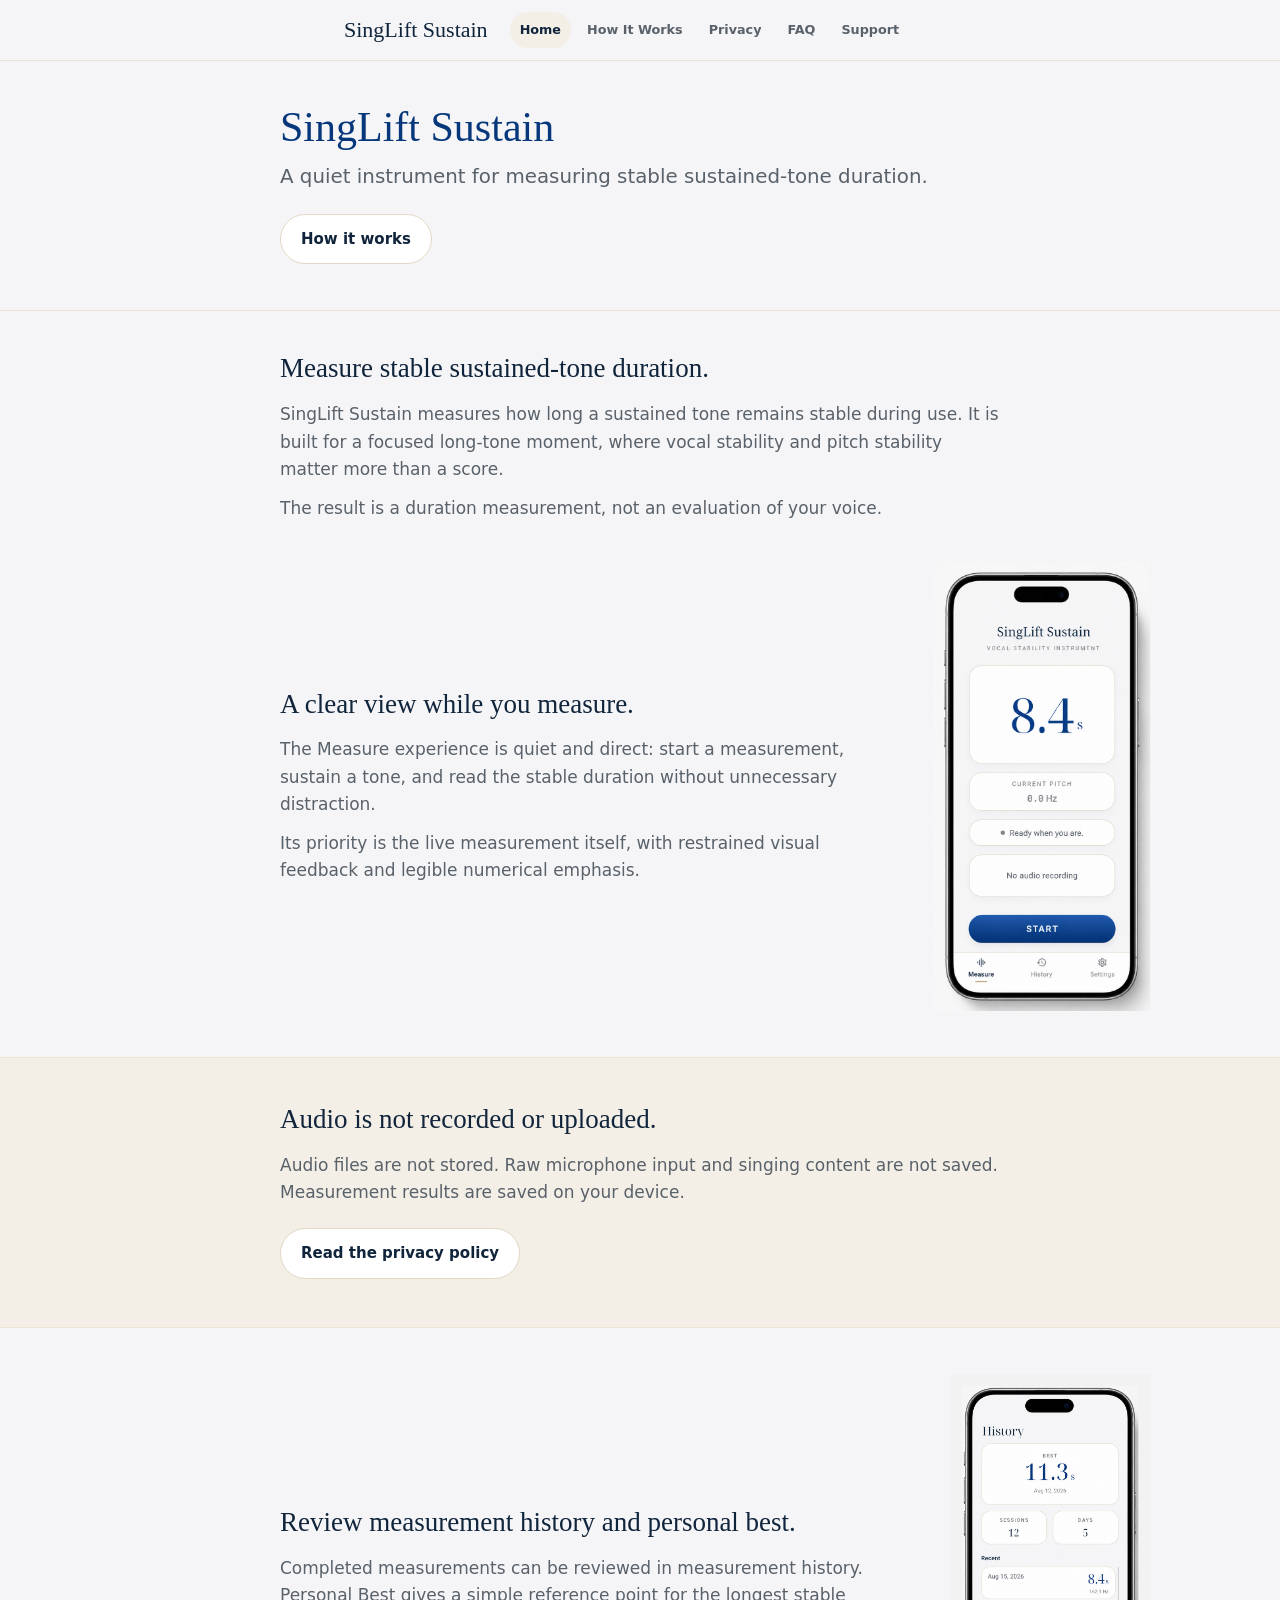
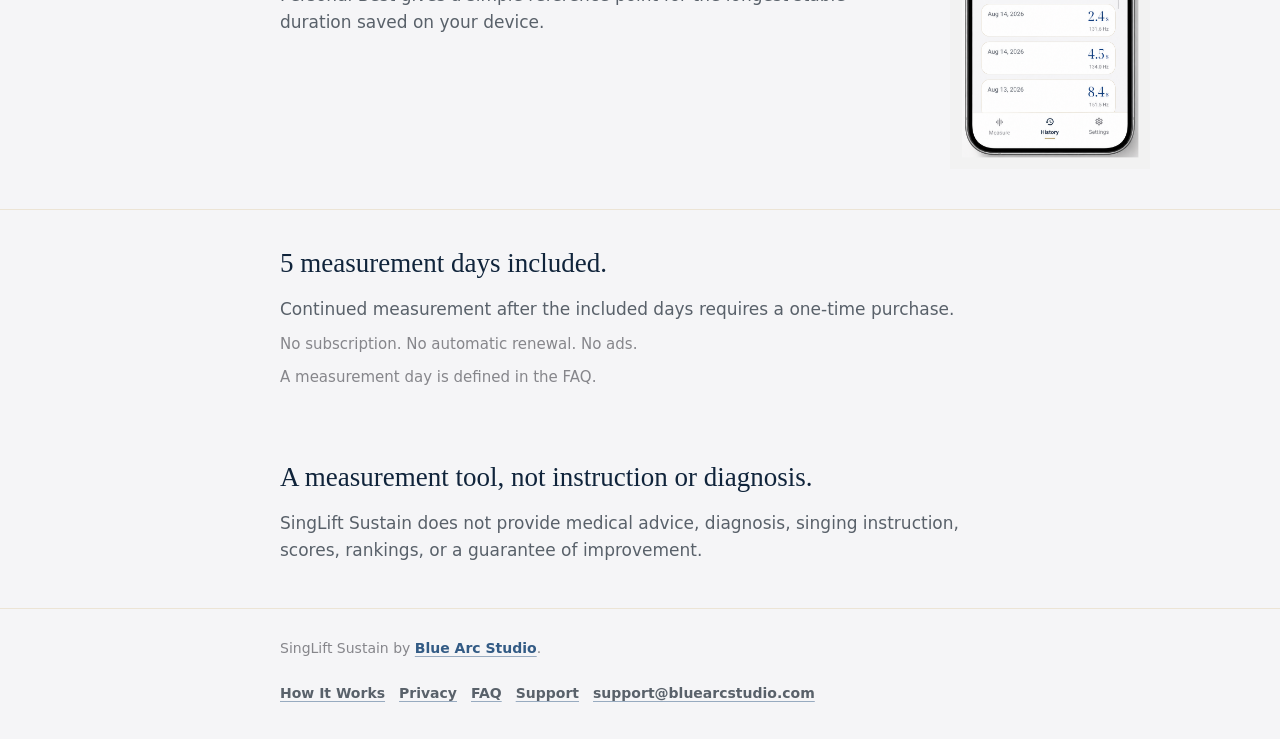
==== commit 86769f15: "Link SingLift footer attribution to Blue Arc Studio" ====
--- a/index.html
+++ b/index.html
@@ -1,4 +1,4 @@
-<!doctype html>
+﻿<!doctype html>
 <html lang="en">
 <head>
   <meta charset="utf-8" />
@@ -127,7 +127,7 @@
 
     <footer class="site-footer">
       <div class="footer-inner">
-        <p>SingLift Sustain by Blue Arc Studio.</p>
+        <p>SingLift Sustain by <a href="https://bluearcstudio.com/">Blue Arc Studio</a>.</p>
         <div class="footer-links">
           <a href="/how-it-works/">How It Works</a>
           <a href="/privacy/">Privacy</a>
--- a/assets/css/site.css
+++ b/assets/css/site.css
@@ -0,0 +1,984 @@
+:root {
+  --background: #F5F5F7;
+  --surface: #FFFFFF;
+  --surface-warm: #F3EFE6;
+  --text-primary: #10243B;
+  --numeric-navy: #06377B;
+  --link: #335B85;
+  --text-secondary: #59616A;
+  --text-muted: #86868B;
+  --accent: #B7A06A;
+  --accent-soft: #E9E0C8;
+  --border: #E1D8C5;
+  --divider: #ECE4D5;
+  --danger-quiet: #9B625A;
+  --display-font: "Noto Serif Display", Georgia, "Times New Roman", serif;
+  --body-font: system-ui, -apple-system, BlinkMacSystemFont, "Segoe UI", sans-serif;
+  --reading-width: 720px;
+  --feature-width: 1020px;
+  color-scheme: light;
+}
+
+* {
+  box-sizing: border-box;
+}
+
+html {
+  scroll-behavior: smooth;
+}
+
+body {
+  margin: 0;
+  background: var(--background);
+  color: var(--text-primary);
+  font-family: var(--body-font);
+  font-size: 17px;
+  line-height: 1.65;
+  -webkit-font-smoothing: antialiased;
+  text-rendering: optimizeLegibility;
+  overflow-x: hidden;
+}
+
+a {
+  color: var(--link);
+  font-weight: 650;
+  text-decoration-color: color-mix(in srgb, var(--link), transparent 52%);
+  text-decoration-thickness: 1px;
+  text-underline-offset: 0.22em;
+}
+
+a:hover {
+  text-decoration-color: currentColor;
+}
+
+a:focus-visible,
+button:focus-visible {
+  outline: 3px solid color-mix(in srgb, var(--accent), white 20%);
+  outline-offset: 4px;
+  border-radius: 8px;
+}
+
+.site-shell {
+  min-height: 100vh;
+}
+
+.site-header {
+  position: sticky;
+  top: 0;
+  z-index: 10;
+  border-bottom: 1px solid var(--divider);
+  background: var(--background);
+}
+
+.nav {
+  width: 100%;
+  max-width: var(--reading-width);
+  margin: 0 auto;
+  min-height: 60px;
+  padding: 8px 20px;
+  display: flex;
+  align-items: center;
+  justify-content: flex-start;
+  gap: 16px 22px;
+  flex-wrap: wrap;
+}
+
+.brand {
+  color: var(--text-primary);
+  font-family: var(--display-font);
+  font-size: clamp(19px, 1.75vw, 22px);
+  font-weight: 500;
+  line-height: 1.15;
+  text-decoration: none;
+}
+
+.nav-links {
+  display: flex;
+  align-items: center;
+  justify-content: flex-start;
+  gap: 6px;
+  flex-wrap: wrap;
+}
+
+.nav-links a {
+  min-height: 36px;
+  padding: 7px 10px;
+  display: inline-flex;
+  align-items: center;
+  border-radius: 999px;
+  color: var(--text-secondary);
+  font-size: 12.75px;
+  font-weight: 620;
+  text-decoration: none;
+}
+
+.nav-links a:hover,
+.nav-links a[aria-current="page"] {
+  color: var(--text-primary);
+  background: var(--surface-warm);
+}
+
+main {
+  display: block;
+}
+
+.section {
+  padding: 48px 20px;
+}
+
+.section:first-child {
+  padding-top: 40px;
+}
+
+.inner {
+  width: 100%;
+  max-width: var(--reading-width);
+  margin: 0 auto;
+}
+
+.reading {
+  max-width: var(--reading-width);
+}
+
+.feature-width {
+  max-width: var(--feature-width);
+}
+
+.hero {
+  min-height: 0;
+  display: flex;
+  align-items: flex-start;
+  border-bottom: 1px solid var(--divider);
+  padding-bottom: 50px;
+}
+
+.hero-content {
+  max-width: var(--reading-width);
+}
+
+h1,
+h2,
+h3 {
+  margin: 0;
+  color: var(--text-primary);
+  overflow-wrap: break-word;
+  text-wrap: balance;
+}
+
+h1,
+h2 {
+  font-family: var(--display-font);
+  font-weight: 500;
+}
+
+h1 {
+  max-width: 760px;
+  font-size: clamp(31px, 4.8vw, 42px);
+  line-height: 1.08;
+}
+
+.hero h1 {
+  color: var(--numeric-navy);
+}
+
+h2 {
+  max-width: 760px;
+  font-size: clamp(22px, 2.7vw, 27px);
+  line-height: 1.18;
+}
+
+h3 {
+  font-size: 19px;
+  line-height: 1.3;
+  font-weight: 660;
+}
+
+p {
+  margin: 0;
+}
+
+.lead {
+  max-width: 680px;
+  margin-top: 12px;
+  color: var(--text-secondary);
+  font-size: clamp(17px, 1.55vw, 21px);
+  line-height: 1.48;
+}
+
+.body-copy {
+  margin-top: 16px;
+  color: var(--text-secondary);
+  font-size: 17px;
+  line-height: 1.6;
+}
+
+.body-copy + .body-copy {
+  margin-top: 12px;
+}
+
+.actions {
+  margin-top: 22px;
+  display: flex;
+  flex-wrap: wrap;
+  gap: 14px;
+}
+
+.button {
+  min-height: 48px;
+  display: inline-flex;
+  align-items: center;
+  justify-content: center;
+  padding: 12px 20px;
+  border: 1px solid var(--border);
+  border-radius: 999px;
+  background: var(--surface);
+  color: var(--text-primary);
+  font-size: 15px;
+  font-weight: 700;
+  text-decoration: none;
+  transition: border-color 160ms ease, background-color 160ms ease, transform 160ms ease;
+}
+
+.button:hover {
+  background: var(--surface-warm);
+  border-color: var(--accent);
+  text-decoration: none;
+  transform: translateY(-1px);
+}
+
+.section-header {
+  max-width: var(--reading-width);
+}
+
+.section-header .body-copy {
+  font-size: 17px;
+}
+
+.split {
+  display: grid;
+  grid-template-columns: minmax(0, 1fr);
+  gap: 32px;
+}
+
+.surface-panel {
+  border: 1px solid var(--border);
+  border-radius: 18px;
+  background: var(--surface);
+  padding: clamp(24px, 4vw, 38px);
+}
+
+.warm-band {
+  background: var(--surface-warm);
+  border-block: 1px solid var(--divider);
+}
+
+.home-hero > .inner,
+.home-measures > .inner,
+.home-privacy > .inner,
+.purchase-section > .inner,
+.home-limitations > .inner {
+  max-width: var(--reading-width);
+}
+
+.home-experience > .inner,
+.home-history > .inner {
+  max-width: var(--feature-width);
+}
+
+.home-measures h2,
+.home-measures .body-copy,
+.home-privacy h2,
+.home-privacy .body-copy,
+.home-privacy .actions,
+.purchase-section h2,
+.purchase-section .body-copy,
+.purchase-section .quiet-note,
+.home-limitations h2,
+.home-limitations .body-copy {
+  max-width: var(--reading-width);
+}
+
+.home-privacy h2,
+.home-privacy .body-copy,
+.home-privacy .actions {
+  max-width: var(--reading-width);
+}
+
+.home-hero {
+  padding-bottom: 44px;
+}
+
+.home-measures {
+  padding-top: 38px;
+  padding-bottom: 24px;
+}
+
+.home-experience {
+  padding-top: 12px;
+  padding-bottom: 42px;
+}
+
+.home-privacy {
+  padding-top: 42px;
+  padding-bottom: 44px;
+}
+
+.home-history {
+  padding-top: 42px;
+  padding-bottom: 38px;
+  background: var(--background);
+}
+
+.purchase-section {
+  padding-top: 36px;
+  padding-bottom: 34px;
+  border-top: 1px solid var(--divider);
+}
+
+.home-limitations {
+  padding-top: 34px;
+  padding-bottom: 40px;
+}
+
+.keep-together {
+  white-space: nowrap;
+}
+
+#purchase-title {
+  font-variant-numeric: lining-nums;
+}
+
+.app-feature {
+  --screen-width: 216px;
+  --status-offset: -4.667%;
+  display: grid;
+  grid-template-columns: minmax(0, 1fr) minmax(190px, var(--screen-width));
+  align-items: center;
+  gap: clamp(28px, 4.4vw, 48px);
+  padding-inline-start: max(0px, calc((100% - var(--reading-width)) / 2));
+}
+
+.home-experience > .inner,
+.home-history > .inner {
+  margin-inline: auto;
+}
+
+.app-feature-secondary {
+  --screen-width: 200px;
+}
+
+.app-screen {
+  width: min(100%, var(--screen-width));
+  margin: 0;
+  justify-self: end;
+}
+
+.screen-trigger {
+  width: 100%;
+  display: block;
+  padding: 0;
+  border: 0;
+  background: transparent;
+  color: inherit;
+  cursor: zoom-in;
+}
+
+.screen-trigger .device-frame {
+  transition: opacity 160ms ease, transform 160ms ease;
+}
+
+.screen-trigger:hover .device-frame,
+.screen-trigger:focus-visible .device-frame {
+  opacity: 0.96;
+  transform: translateY(-1px);
+}
+
+.device-frame {
+  position: relative;
+  padding: 3px;
+  border: 1px solid #7F858B;
+  border-radius: 28px;
+  background: #B9BEC4;
+  box-shadow:
+    inset 1px 0 0 rgba(245, 247, 248, 0.90),
+    inset -1px 0 0 rgba(92, 99, 106, 0.55),
+    inset 0 1px 0 rgba(255, 255, 255, 0.65),
+    0 2px 4px rgba(5, 6, 7, 0.14),
+    0 8px 18px rgba(16, 36, 59, 0.08);
+}
+
+.device-shell {
+  padding: 5px;
+  border: 1px solid #2B2F33;
+  border-radius: 24px;
+  background: #0B0D0F;
+  box-shadow: inset 0 0 0 1px #050607;
+}
+
+.screen-viewport {
+  position: relative;
+  aspect-ratio: 1080 / 2288;
+  padding: 2px;
+  overflow: hidden;
+  border-radius: 19px;
+  background: #000000;
+}
+
+.screen-viewport img {
+  width: 100%;
+  height: auto;
+  display: block;
+  transform: translateY(var(--status-offset));
+}
+
+.measure-frame {
+  margin-top: 30px;
+  max-width: 820px;
+  border-top: 1px solid var(--border);
+  padding-top: 26px;
+  color: var(--text-muted);
+  font-size: 15px;
+}
+
+.detail-grid {
+  margin-top: 34px;
+  display: grid;
+  grid-template-columns: repeat(1, minmax(0, 1fr));
+  gap: 14px;
+}
+
+.detail-item {
+  border-top: 1px solid var(--divider);
+  padding-top: 18px;
+}
+
+.detail-item p {
+  margin-top: 8px;
+  color: var(--text-secondary);
+  font-size: 16px;
+}
+
+.trust-list {
+  margin: 26px 0 0;
+  padding: 0;
+  list-style: none;
+  display: grid;
+  gap: 12px;
+}
+
+.trust-list li {
+  padding-left: 18px;
+  position: relative;
+  color: var(--text-secondary);
+}
+
+.trust-list li::before {
+  content: "";
+  width: 6px;
+  height: 6px;
+  border-radius: 999px;
+  position: absolute;
+  left: 0;
+  top: 0.78em;
+  background: var(--accent);
+}
+
+.quiet-note {
+  margin-top: 12px;
+  color: var(--text-muted);
+  font-size: 15px;
+  line-height: 1.55;
+}
+
+.body-copy + .quiet-note,
+.quiet-note + .quiet-note {
+  margin-top: 10px;
+}
+
+.page-hero {
+  padding-top: 38px;
+  padding-bottom: 38px;
+  border-bottom: 1px solid var(--divider);
+}
+
+.page-hero > .inner.reading {
+  max-width: var(--reading-width);
+}
+
+.page-hero h1 {
+  font-size: clamp(29px, 3.7vw, 36px);
+}
+
+.content-stack {
+  max-width: var(--reading-width);
+  display: grid;
+  gap: 28px;
+}
+
+.content-section {
+  max-width: var(--reading-width);
+  border-top: 1px solid var(--divider);
+  padding-top: 24px;
+}
+
+.content-section:first-child {
+  border-top: 0;
+  padding-top: 0;
+}
+
+.content-section h2 {
+  font-size: clamp(21px, 2.4vw, 25px);
+}
+
+.content-section h3 {
+  margin-top: 18px;
+}
+
+.content-section p,
+.content-section li {
+  color: var(--text-secondary);
+}
+
+.content-section p {
+  margin-top: 12px;
+}
+
+.content-section ul {
+  margin: 14px 0 0;
+  padding-left: 22px;
+}
+
+.content-section li + li {
+  margin-top: 8px;
+}
+
+.faq-list {
+  max-width: var(--reading-width);
+  display: grid;
+  gap: 16px;
+}
+
+.faq-item {
+  border-top: 1px solid var(--divider);
+  padding-top: 22px;
+}
+
+.faq-item:first-child {
+  border-top: 0;
+  padding-top: 0;
+}
+
+.faq-item h2 {
+  font-family: var(--body-font);
+  font-size: clamp(20px, 1.8vw, 22px);
+  font-weight: 700;
+  line-height: 1.25;
+}
+
+.faq-item p {
+  margin-top: 8px;
+  color: var(--text-secondary);
+}
+
+.site-footer {
+  border-top: 1px solid var(--divider);
+  padding: 28px 20px 34px;
+  color: var(--text-muted);
+  font-size: 14px;
+}
+
+.footer-inner {
+  width: 100%;
+  max-width: var(--reading-width);
+  margin: 0 auto;
+  display: flex;
+  justify-content: space-between;
+  gap: 22px;
+  flex-wrap: wrap;
+}
+
+.footer-links {
+  display: flex;
+  gap: 14px;
+  flex-wrap: wrap;
+}
+
+.footer-links a {
+  color: var(--text-secondary);
+  font-weight: 620;
+}
+
+@media (min-width: 640px) {
+  .nav {
+    padding-inline: 32px;
+  }
+
+  .section,
+  .site-footer {
+    padding-inline: 32px;
+  }
+
+  .detail-grid {
+    grid-template-columns: repeat(2, minmax(0, 1fr));
+    gap: 22px 30px;
+  }
+}
+
+@media (min-width: 900px) {
+  .nav {
+    padding-inline: 48px;
+  }
+
+  .section {
+    padding: 56px 48px;
+  }
+
+  .section:first-child {
+    padding-top: 44px;
+  }
+
+  .hero {
+    padding-bottom: 54px;
+  }
+
+  .home-hero {
+    padding-bottom: 46px;
+  }
+
+  .home-measures {
+    padding-top: 42px;
+    padding-bottom: 26px;
+  }
+
+  .home-experience {
+    padding-top: 14px;
+    padding-bottom: 46px;
+  }
+
+  .home-privacy {
+    padding-top: 46px;
+    padding-bottom: 48px;
+  }
+
+  .home-history {
+    padding-top: 46px;
+    padding-bottom: 40px;
+  }
+
+  .purchase-section {
+    padding-top: 38px;
+    padding-bottom: 36px;
+  }
+
+  .home-limitations {
+    padding-top: 36px;
+    padding-bottom: 44px;
+  }
+
+  .site-footer {
+    padding-inline: 48px;
+  }
+
+  .split {
+    grid-template-columns: minmax(0, 0.95fr) minmax(300px, 0.65fr);
+    align-items: start;
+    gap: 64px;
+  }
+
+  .trust-list {
+    grid-template-columns: repeat(2, minmax(0, 1fr));
+  }
+}
+
+@media (min-width: 1120px) {
+  .nav {
+    padding-inline: 64px;
+  }
+
+  .section {
+    padding: 62px 64px;
+  }
+
+  .home-hero {
+    padding-top: 44px;
+    padding-bottom: 46px;
+  }
+
+  .home-measures {
+    padding-top: 42px;
+    padding-bottom: 26px;
+  }
+
+  .home-experience {
+    padding-top: 14px;
+    padding-bottom: 46px;
+  }
+
+  .home-privacy {
+    padding-top: 46px;
+    padding-bottom: 48px;
+  }
+
+  .home-history {
+    padding-top: 46px;
+    padding-bottom: 40px;
+  }
+
+  .purchase-section {
+    padding-top: 38px;
+    padding-bottom: 36px;
+  }
+
+  .home-limitations {
+    padding-top: 36px;
+    padding-bottom: 44px;
+  }
+
+  .site-footer {
+    padding-inline: 64px;
+  }
+}
+
+@media (max-width: 760px) {
+  .nav {
+    align-items: center;
+  }
+
+  .nav-links {
+    justify-content: flex-start;
+  }
+
+  .nav-links a {
+    padding-inline: 10px;
+  }
+
+  .hero {
+    padding-bottom: 40px;
+  }
+
+  .home-measures {
+    padding-top: 34px;
+    padding-bottom: 22px;
+  }
+
+  .home-experience {
+    padding-top: 10px;
+    padding-bottom: 38px;
+  }
+
+  .home-privacy {
+    padding-top: 38px;
+    padding-bottom: 40px;
+  }
+
+  .home-history {
+    padding-top: 38px;
+    padding-bottom: 34px;
+  }
+
+  .purchase-section {
+    padding-top: 32px;
+    padding-bottom: 30px;
+  }
+
+  .home-limitations {
+    padding-top: 30px;
+    padding-bottom: 38px;
+  }
+
+  .app-feature {
+    grid-template-columns: minmax(0, 1fr);
+    gap: 24px;
+  }
+
+  .app-screen {
+    width: min(100%, 242px);
+    justify-self: center;
+  }
+
+  .app-feature-secondary .app-screen {
+    width: min(100%, 228px);
+  }
+}
+
+@media (max-width: 430px) {
+  body {
+    font-size: 16px;
+  }
+
+  .section {
+    padding-inline: 18px;
+  }
+
+  .nav {
+    min-height: 54px;
+    padding: 7px 18px;
+  }
+
+  .brand {
+    font-size: 18px;
+  }
+
+  .nav-links a {
+    min-height: 44px;
+    padding: 5px 8px;
+    font-size: 12px;
+  }
+
+  .actions {
+    align-items: stretch;
+    flex-direction: column;
+  }
+
+  .button {
+    width: 100%;
+  }
+
+  .app-screen {
+    width: min(100%, 239px);
+  }
+
+  .app-feature-secondary .app-screen {
+    width: min(100%, 224px);
+  }
+
+  .device-frame {
+    border-radius: 27px;
+  }
+
+  .device-shell {
+    border-radius: 25px;
+  }
+
+  .screen-viewport {
+    border-radius: 23px;
+  }
+}
+
+.screen-lightbox {
+  width: min(420px, 82vw);
+  max-width: 92vw;
+  max-height: 92vh;
+  padding: 0;
+  border: 0;
+  background: transparent;
+  color: var(--text-primary);
+  overflow: visible;
+}
+
+.screen-lightbox::backdrop {
+  background: rgba(10, 14, 18, 0.72);
+}
+
+.lightbox-close {
+  position: absolute;
+  top: -48px;
+  right: 0;
+  min-height: 36px;
+  padding: 7px 12px;
+  border: 1px solid rgba(255, 255, 255, 0.32);
+  border-radius: 999px;
+  background: rgba(245, 245, 247, 0.92);
+  color: #10243B;
+  font: inherit;
+  font-size: 14px;
+  font-weight: 700;
+  cursor: pointer;
+}
+
+.lightbox-device {
+  --status-offset: -4.667%;
+  width: min(420px, 82vw, calc((92vh - 54px) * 1080 / 2288));
+  margin-inline: auto;
+}
+
+@media (max-width: 760px) {
+  .screen-lightbox {
+    width: 90vw;
+  }
+
+  .lightbox-device {
+    width: min(90vw, calc((92vh - 54px) * 1080 / 2288));
+  }
+}
+
+@media (prefers-reduced-motion: reduce) {
+  *,
+  *::before,
+  *::after {
+    scroll-behavior: auto !important;
+    transition-duration: 0.01ms !important;
+    animation-duration: 0.01ms !important;
+    animation-iteration-count: 1 !important;
+  }
+}
+
+/* === PHASE 1.14 FINAL FRAMED IMAGE START === */
+
+/*
+  Finished device frame is now part of the image asset itself.
+  Existing layout, reading rail and inline phone widths remain unchanged.
+*/
+
+.framed-app-image {
+  display: block;
+  width: 100%;
+  height: auto;
+  border: 0;
+}
+
+.screen-trigger {
+  width: 100%;
+  display: block;
+  padding: 0;
+  border: 0;
+  background: transparent;
+  color: inherit;
+  cursor: zoom-in;
+}
+
+.screen-trigger .framed-app-image {
+  transition:
+    opacity 160ms ease,
+    transform 160ms ease;
+}
+
+.screen-trigger:hover .framed-app-image,
+.screen-trigger:focus-visible .framed-app-image {
+  opacity: 0.97;
+  transform: translateY(-1px);
+}
+
+.screen-trigger:focus-visible {
+  outline: 2px solid rgba(6, 55, 123, 0.45);
+  outline-offset: 5px;
+  border-radius: 24px;
+}
+
+.lightbox-device {
+  width: min(420px, 82vw);
+  margin-inline: auto;
+}
+
+.lightbox-image {
+  display: block;
+  width: 100%;
+  height: auto;
+  max-height: 84vh;
+  object-fit: contain;
+  border: 0;
+}
+
+@media (max-width: 760px) {
+  .lightbox-device {
+    width: min(90vw, 420px);
+  }
+}
+
+@media (prefers-reduced-motion: reduce) {
+  .screen-trigger .framed-app-image {
+    transition: none;
+  }
+}
+
+/* === PHASE 1.14 FINAL FRAMED IMAGE END === */
